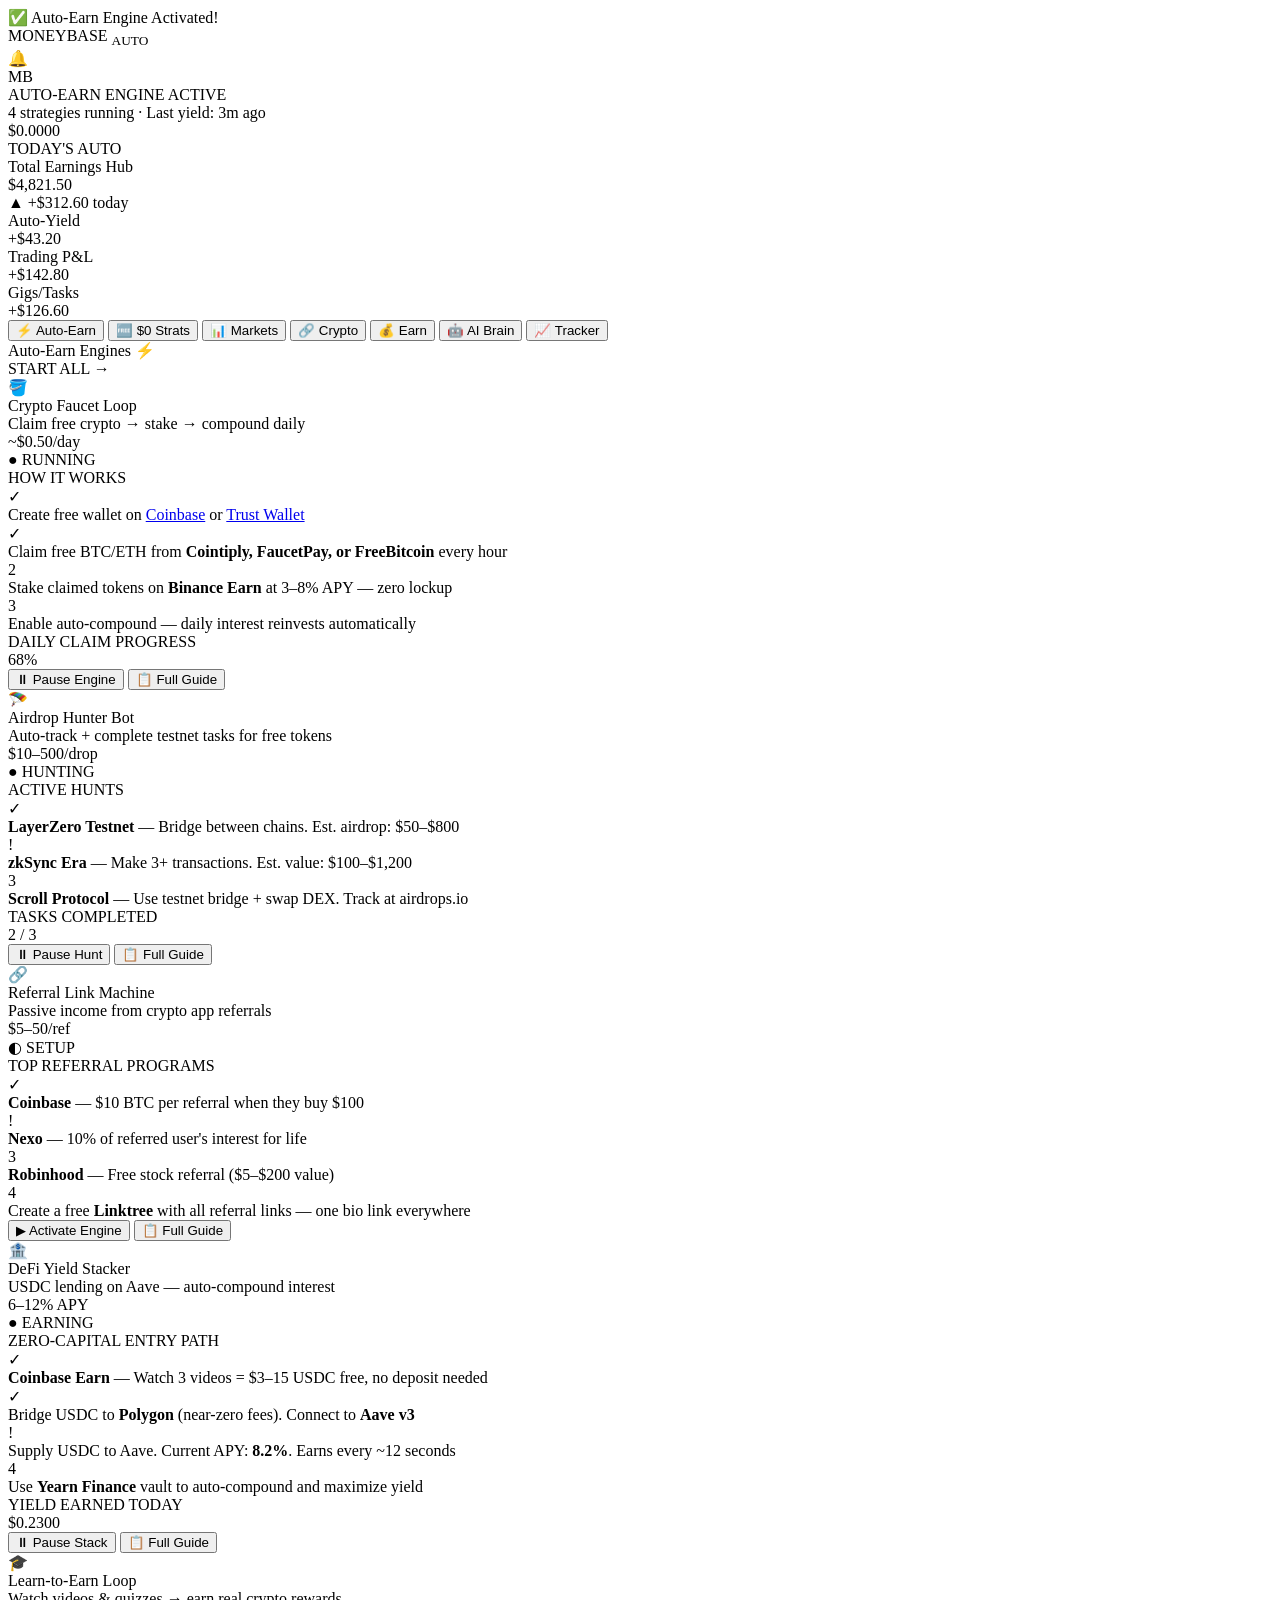
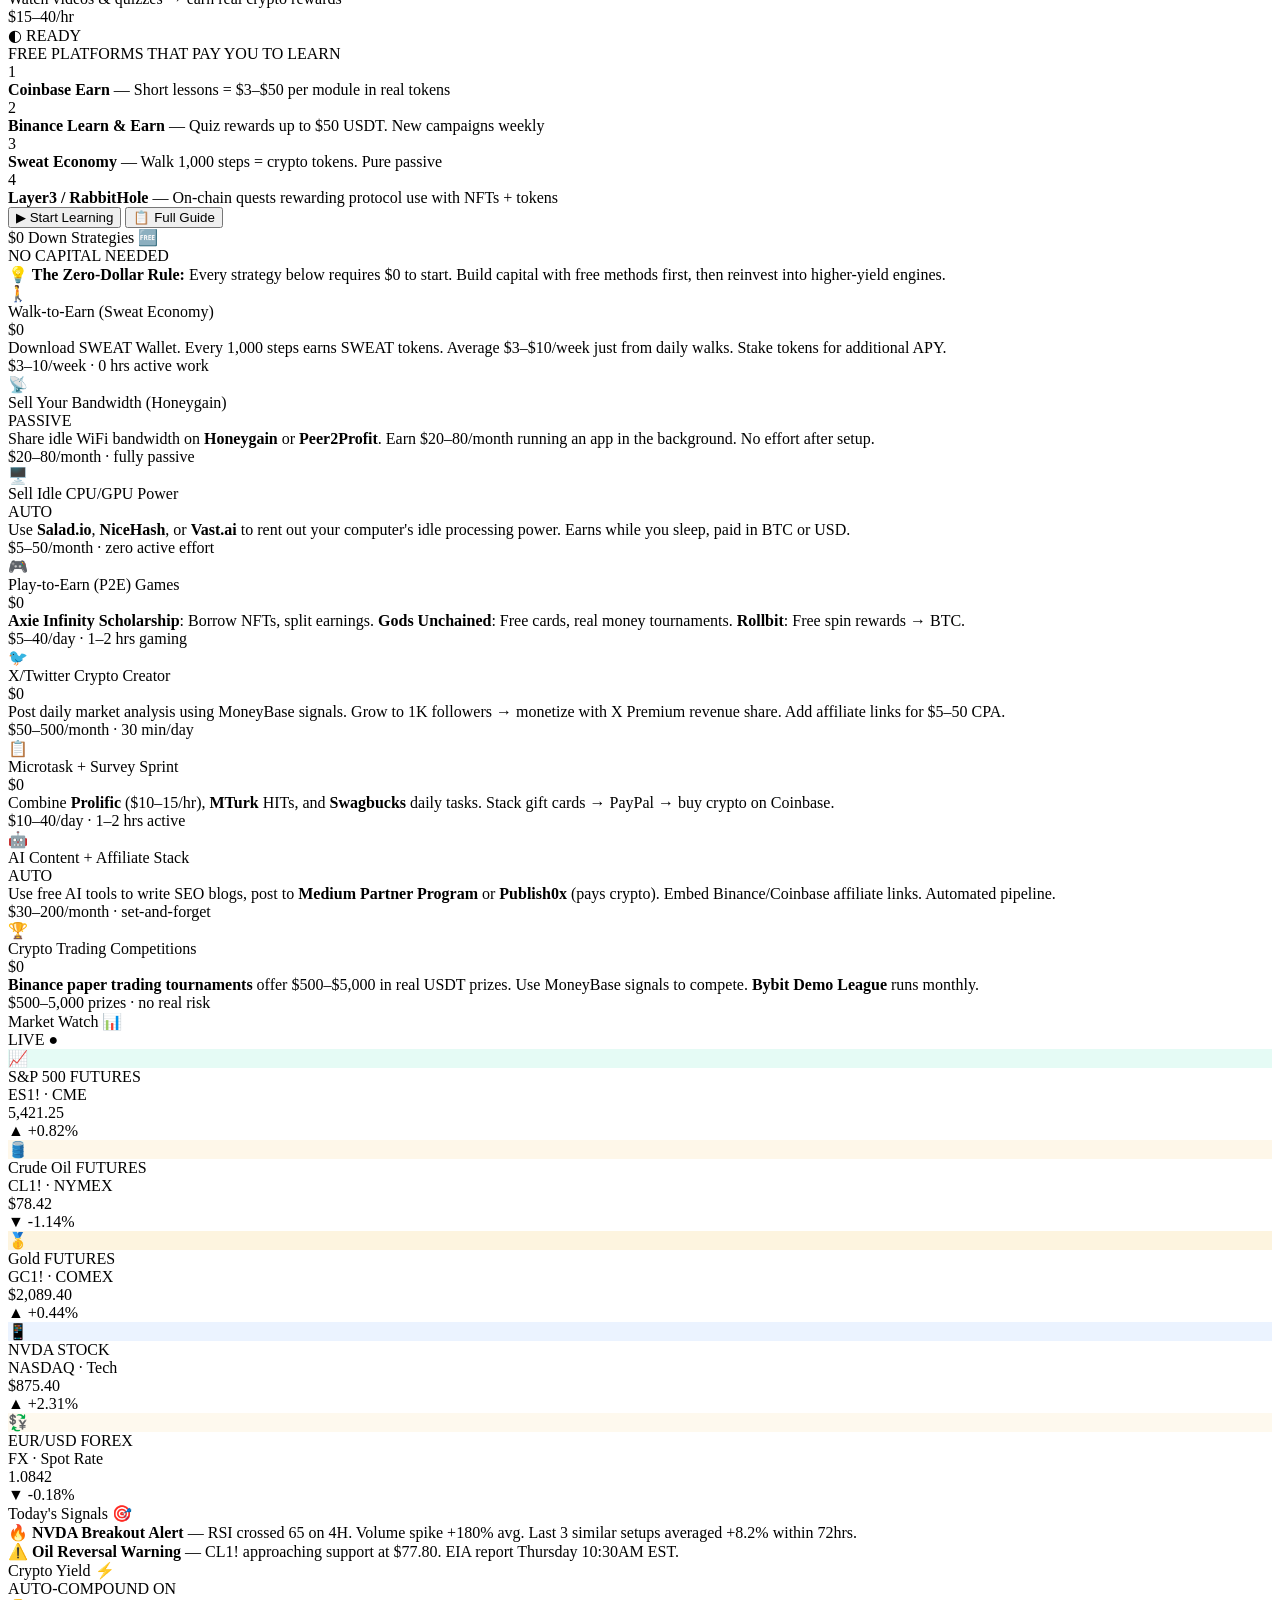
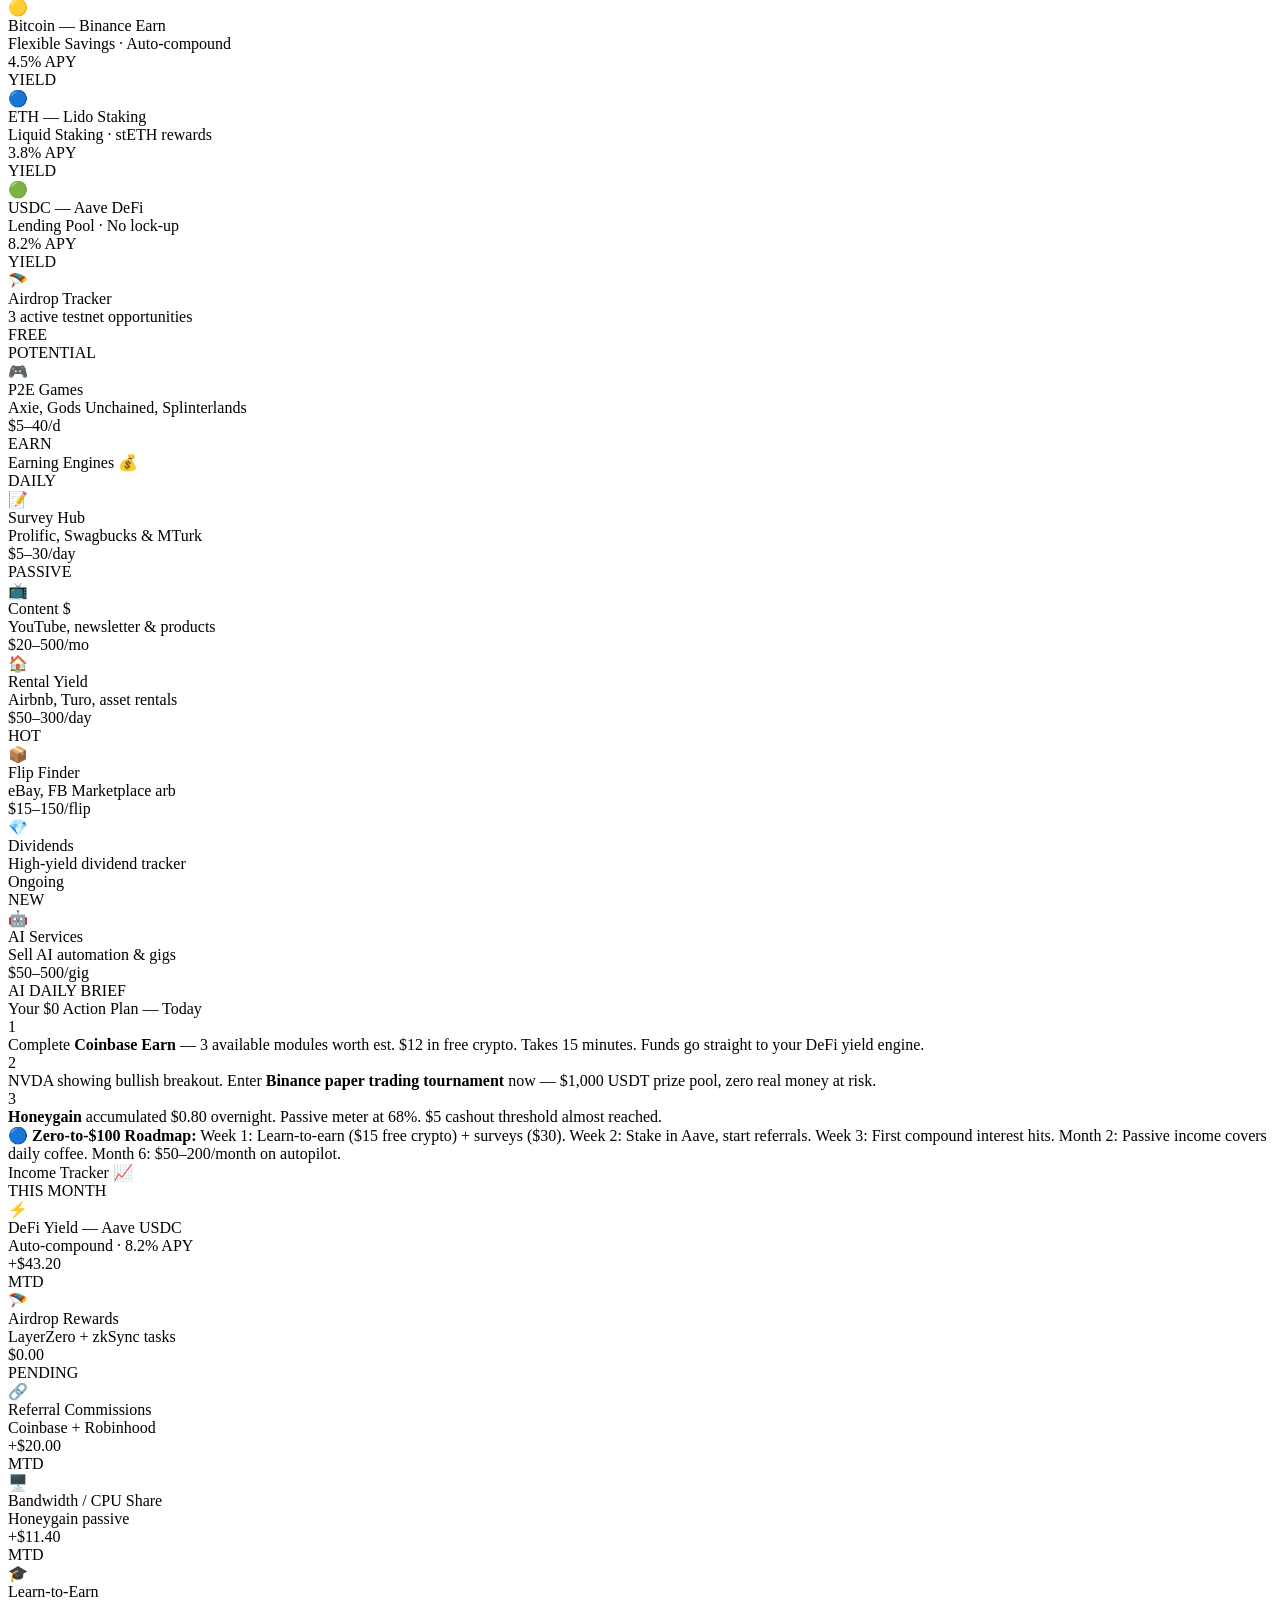
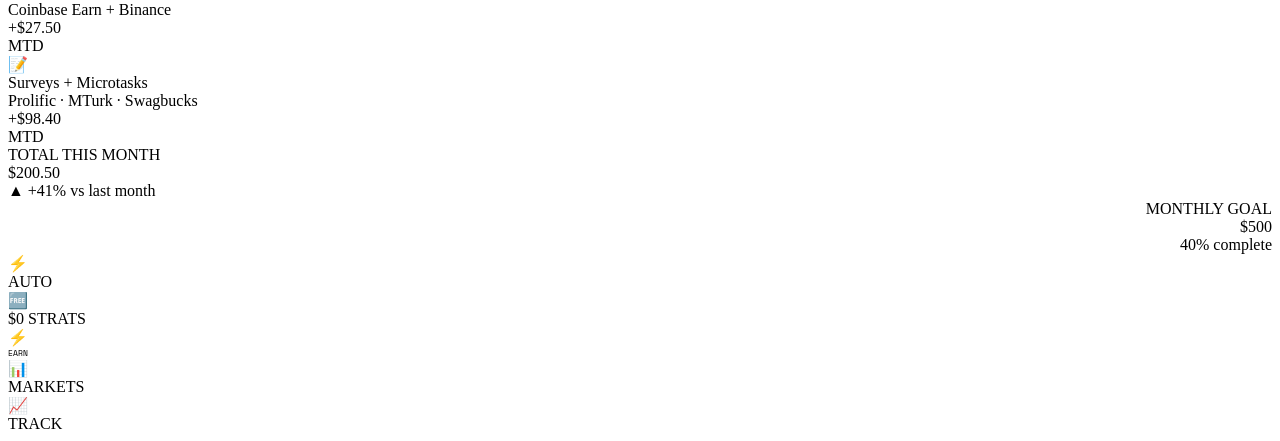
==== index.html @ 35d29153 "Update print statement from 'Hello' to 'Goodbye'" ====
<!DOCTYPE html>
<html lang="en">
<head>
<meta charset="UTF-8">
<meta name="viewport" content="width=device-width, initial-scale=1.0">
<title>MONEYBASE v2 — Auto-Earn Command Center</title>
<link href="https://fonts.googleapis.com/css2?family=Syne:wght@400;600;700;800&family=Space+Mono:wght@400;700&family=DM+Sans:wght@300;400;500&display=swap" rel="stylesheet">
<link rel="stylesheet" href="style.css">
</head>
<body>
<div class="toast" id="toast">✅ Auto-Earn Engine Activated!</div>

<div class="container">

  <div class="header">
    <div class="logo">MONEY<span>BASE</span> <sub>AUTO</sub></div>
    <div class="header-right">
      <div class="notif-btn">🔔<div class="notif-dot"></div></div>
      <div class="avatar">MB</div>
    </div>
  </div>

  <div class="auto-banner">
    <div class="pulse-dot"></div>
    <div class="banner-text">
      <div class="banner-title">AUTO-EARN ENGINE ACTIVE</div>
      <div class="banner-sub">4 strategies running · Last yield: 3m ago</div>
    </div>
    <div class="banner-earn">
      <div class="banner-amount" id="live-earn">$0.0000</div>
      <div class="banner-label">TODAY'S AUTO</div>
    </div>
  </div>

  <div class="portfolio-card">
    <div class="card-label">Total Earnings Hub</div>
    <div class="card-value" id="total-val">$4,821.50</div>
    <div class="card-change">▲ +$312.60 today</div>
    <div class="card-row">
      <div class="card-stat"><div class="stat-label">Auto-Yield</div><div class="stat-val up" id="auto-stat">+$43.20</div></div>
      <div class="card-stat"><div class="stat-label">Trading P&L</div><div class="stat-val up">+$142.80</div></div>
      <div class="card-stat"><div class="stat-label">Gigs/Tasks</div><div class="stat-val up">+$126.60</div></div>
    </div>
  </div>

  <div class="tab-nav">
    <button class="tab-btn active"  onclick="switchTab('autoearner')">⚡ Auto-Earn</button>
    <button class="tab-btn"         onclick="switchTab('zerodollars')">🆓 $0 Strats</button>
    <button class="tab-btn"         onclick="switchTab('markets')">📊 Markets</button>
    <button class="tab-btn"         onclick="switchTab('crypto')">🔗 Crypto</button>
    <button class="tab-btn"         onclick="switchTab('earn')">💰 Earn</button>
    <button class="tab-btn"         onclick="switchTab('ai')">🤖 AI Brain</button>
    <button class="tab-btn"         onclick="switchTab('tracker')">📈 Tracker</button>
  </div>

  <!-- AUTO EARN TAB -->
  <div id="tab-autoearner" class="tab-content active">
    <div class="section">
      <div class="section-header">
        <div class="section-title">Auto-Earn Engines ⚡</div>
        <div class="see-all" onclick="activateAll()">START ALL →</div>
      </div>

      <div class="engine-card running" id="eng1">
        <div class="engine-header" onclick="toggleEngine('eng1-body')">
          <div class="engine-icon">🪣</div>
          <div class="engine-info">
            <div class="engine-name">Crypto Faucet Loop</div>
            <div class="engine-desc">Claim free crypto → stake → compound daily</div>
          </div>
          <div class="engine-right">
            <div class="engine-apy">~$0.50/day</div>
            <div class="engine-status status-running">● RUNNING</div>
          </div>
        </div>
        <div class="engine-body open" id="eng1-body">
          <div class="steps-title">HOW IT WORKS</div>
          <div class="step-item"><div class="step-num step-done">✓</div><div class="step-text">Create free wallet on <a href="#">Coinbase</a> or <a href="#">Trust Wallet</a></div></div>
          <div class="step-item"><div class="step-num step-done">✓</div><div class="step-text">Claim free BTC/ETH from <strong>Cointiply, FaucetPay, or FreeBitcoin</strong> every hour</div></div>
          <div class="step-item"><div class="step-num step-active">2</div><div class="step-text">Stake claimed tokens on <strong>Binance Earn</strong> at 3–8% APY — zero lockup</div></div>
          <div class="step-item"><div class="step-num step-todo">3</div><div class="step-text">Enable auto-compound — daily interest reinvests automatically</div></div>
          <div class="earn-meter">
            <div class="meter-row"><div class="meter-label">DAILY CLAIM PROGRESS</div><div class="meter-val" id="faucet-pct">68%</div></div>
            <div class="meter-bar"><div class="meter-fill" id="faucet-bar" style="width:68%"></div></div>
          </div>
          <div class="engine-actions">
            <button class="btn-start active-btn" id="btn-eng1" onclick="toggleBot('eng1')">⏸ Pause Engine</button>
            <button class="btn-guide">📋 Full Guide</button>
          </div>
        </div>
      </div>

      <div class="engine-card running" id="eng2">
        <div class="engine-header" onclick="toggleEngine('eng2-body')">
          <div class="engine-icon">🪂</div>
          <div class="engine-info">
            <div class="engine-name">Airdrop Hunter Bot</div>
            <div class="engine-desc">Auto-track + complete testnet tasks for free tokens</div>
          </div>
          <div class="engine-right">
            <div class="engine-apy">$10–500/drop</div>
            <div class="engine-status status-running">● HUNTING</div>
          </div>
        </div>
        <div class="engine-body open" id="eng2-body">
          <div class="steps-title">ACTIVE HUNTS</div>
          <div class="step-item"><div class="step-num step-done">✓</div><div class="step-text"><strong>LayerZero Testnet</strong> — Bridge between chains. Est. airdrop: $50–$800</div></div>
          <div class="step-item"><div class="step-num step-active">!</div><div class="step-text"><strong>zkSync Era</strong> — Make 3+ transactions. Est. value: $100–$1,200</div></div>
          <div class="step-item"><div class="step-num step-todo">3</div><div class="step-text"><strong>Scroll Protocol</strong> — Use testnet bridge + swap DEX. Track at airdrops.io</div></div>
          <div class="earn-meter">
            <div class="meter-row"><div class="meter-label">TASKS COMPLETED</div><div class="meter-val">2 / 3</div></div>
            <div class="meter-bar"><div class="meter-fill" style="width:66%"></div></div>
          </div>
          <div class="engine-actions">
            <button class="btn-start active-btn" onclick="showToast('🪂 Airdrop scan running!')">⏸ Pause Hunt</button>
            <button class="btn-guide">📋 Full Guide</button>
          </div>
        </div>
      </div>

      <div class="engine-card pending" id="eng3">
        <div class="engine-header" onclick="toggleEngine('eng3-body')">
          <div class="engine-icon">🔗</div>
          <div class="engine-info">
            <div class="engine-name">Referral Link Machine</div>
            <div class="engine-desc">Passive income from crypto app referrals</div>
          </div>
          <div class="engine-right">
            <div class="engine-apy">$5–50/ref</div>
            <div class="engine-status status-setup">◐ SETUP</div>
          </div>
        </div>
        <div class="engine-body" id="eng3-body">
          <div class="steps-title">TOP REFERRAL PROGRAMS</div>
          <div class="step-item"><div class="step-num step-done">✓</div><div class="step-text"><strong>Coinbase</strong> — $10 BTC per referral when they buy $100</div></div>
          <div class="step-item"><div class="step-num step-active">!</div><div class="step-text"><strong>Nexo</strong> — 10% of referred user's interest for life</div></div>
          <div class="step-item"><div class="step-num step-todo">3</div><div class="step-text"><strong>Robinhood</strong> — Free stock referral ($5–$200 value)</div></div>
          <div class="step-item"><div class="step-num step-todo">4</div><div class="step-text">Create a free <strong>Linktree</strong> with all referral links — one bio link everywhere</div></div>
          <div class="engine-actions">
            <button class="btn-start" id="btn-eng3" onclick="activateEngine('eng3','btn-eng3')">▶ Activate Engine</button>
            <button class="btn-guide">📋 Full Guide</button>
          </div>
        </div>
      </div>

      <div class="engine-card running" id="eng4">
        <div class="engine-header" onclick="toggleEngine('eng4-body')">
          <div class="engine-icon">🏦</div>
          <div class="engine-info">
            <div class="engine-name">DeFi Yield Stacker</div>
            <div class="engine-desc">USDC lending on Aave — auto-compound interest</div>
          </div>
          <div class="engine-right">
            <div class="engine-apy">6–12% APY</div>
            <div class="engine-status status-running">● EARNING</div>
          </div>
        </div>
        <div class="engine-body open" id="eng4-body">
          <div class="steps-title">ZERO-CAPITAL ENTRY PATH</div>
          <div class="step-item"><div class="step-num step-done">✓</div><div class="step-text"><strong>Coinbase Earn</strong> — Watch 3 videos = $3–15 USDC free, no deposit needed</div></div>
          <div class="step-item"><div class="step-num step-done">✓</div><div class="step-text">Bridge USDC to <strong>Polygon</strong> (near-zero fees). Connect to <strong>Aave v3</strong></div></div>
          <div class="step-item"><div class="step-num step-active">!</div><div class="step-text">Supply USDC to Aave. Current APY: <strong>8.2%</strong>. Earns every ~12 seconds</div></div>
          <div class="step-item"><div class="step-num step-todo">4</div><div class="step-text">Use <strong>Yearn Finance</strong> vault to auto-compound and maximize yield</div></div>
          <div class="earn-meter">
            <div class="meter-row"><div class="meter-label">YIELD EARNED TODAY</div><div class="meter-val" id="defi-earn">$0.2300</div></div>
            <div class="meter-bar"><div class="meter-fill" id="defi-bar" style="width:23%"></div></div>
          </div>
          <div class="engine-actions">
            <button class="btn-start active-btn" onclick="showToast('💰 DeFi yield is compounding!')">⏸ Pause Stack</button>
            <button class="btn-guide">📋 Full Guide</button>
          </div>
        </div>
      </div>

      <div class="engine-card pending" id="eng5">
        <div class="engine-header" onclick="toggleEngine('eng5-body')">
          <div class="engine-icon">🎓</div>
          <div class="engine-info">
            <div class="engine-name">Learn-to-Earn Loop</div>
            <div class="engine-desc">Watch videos & quizzes → earn real crypto rewards</div>
          </div>
          <div class="engine-right">
            <div class="engine-apy">$15–40/hr</div>
            <div class="engine-status status-setup">◐ READY</div>
          </div>
        </div>
        <div class="engine-body" id="eng5-body">
          <div class="steps-title">FREE PLATFORMS THAT PAY YOU TO LEARN</div>
          <div class="step-item"><div class="step-num step-active">1</div><div class="step-text"><strong>Coinbase Earn</strong> — Short lessons = $3–$50 per module in real tokens</div></div>
          <div class="step-item"><div class="step-num step-todo">2</div><div class="step-text"><strong>Binance Learn & Earn</strong> — Quiz rewards up to $50 USDT. New campaigns weekly</div></div>
          <div class="step-item"><div class="step-num step-todo">3</div><div class="step-text"><strong>Sweat Economy</strong> — Walk 1,000 steps = crypto tokens. Pure passive</div></div>
          <div class="step-item"><div class="step-num step-todo">4</div><div class="step-text"><strong>Layer3 / RabbitHole</strong> — On-chain quests rewarding protocol use with NFTs + tokens</div></div>
          <div class="engine-actions">
            <button class="btn-start" id="btn-eng5" onclick="activateEngine('eng5','btn-eng5')">▶ Start Learning</button>
            <button class="btn-guide">📋 Full Guide</button>
          </div>
        </div>
      </div>
    </div>
  </div>

  <!-- $0 STRATEGIES TAB -->
  <div id="tab-zerodollars" class="tab-content">
    <div class="section">
      <div class="section-header">
        <div class="section-title">$0 Down Strategies 🆓</div>
        <div class="see-all">NO CAPITAL NEEDED</div>
      </div>
      <div class="tip-box"><strong>💡 The Zero-Dollar Rule:</strong> Every strategy below requires $0 to start. Build capital with free methods first, then reinvest into higher-yield engines.</div>

      <div class="strategy-card strat-green">
        <div class="strat-header"><div class="strat-icon">🚶</div><div class="strat-title">Walk-to-Earn (Sweat Economy)</div><div class="strat-badge badge-free">$0</div></div>
        <div class="strat-desc">Download SWEAT Wallet. Every 1,000 steps earns SWEAT tokens. Average $3–$10/week just from daily walks. Stake tokens for additional APY.</div>
        <div class="strat-earn">$3–10/week · <span class="strat-time">0 hrs active work</span></div>
      </div>

      <div class="strategy-card strat-blue">
        <div class="strat-header"><div class="strat-icon">📡</div><div class="strat-title">Sell Your Bandwidth (Honeygain)</div><div class="strat-badge badge-low">PASSIVE</div></div>
        <div class="strat-desc">Share idle WiFi bandwidth on <strong>Honeygain</strong> or <strong>Peer2Profit</strong>. Earn $20–80/month running an app in the background. No effort after setup.</div>
        <div class="strat-earn">$20–80/month · <span class="strat-time">fully passive</span></div>
      </div>

      <div class="strategy-card strat-gold">
        <div class="strat-header"><div class="strat-icon">🖥️</div><div class="strat-title">Sell Idle CPU/GPU Power</div><div class="strat-badge badge-auto">AUTO</div></div>
        <div class="strat-desc">Use <strong>Salad.io</strong>, <strong>NiceHash</strong>, or <strong>Vast.ai</strong> to rent out your computer's idle processing power. Earns while you sleep, paid in BTC or USD.</div>
        <div class="strat-earn">$5–50/month · <span class="strat-time">zero active effort</span></div>
      </div>

      <div class="strategy-card strat-purple">
        <div class="strat-header"><div class="strat-icon">🎮</div><div class="strat-title">Play-to-Earn (P2E) Games</div><div class="strat-badge badge-free">$0</div></div>
        <div class="strat-desc"><strong>Axie Infinity Scholarship</strong>: Borrow NFTs, split earnings. <strong>Gods Unchained</strong>: Free cards, real money tournaments. <strong>Rollbit</strong>: Free spin rewards → BTC.</div>
        <div class="strat-earn">$5–40/day · <span class="strat-time">1–2 hrs gaming</span></div>
      </div>

      <div class="strategy-card strat-orange">
        <div class="strat-header"><div class="strat-icon">🐦</div><div class="strat-title">X/Twitter Crypto Creator</div><div class="strat-badge badge-free">$0</div></div>
        <div class="strat-desc">Post daily market analysis using MoneyBase signals. Grow to 1K followers → monetize with X Premium revenue share. Add affiliate links for $5–50 CPA.</div>
        <div class="strat-earn">$50–500/month · <span class="strat-time">30 min/day</span></div>
      </div>

      <div class="strategy-card strat-green">
        <div class="strat-header"><div class="strat-icon">📋</div><div class="strat-title">Microtask + Survey Sprint</div><div class="strat-badge badge-free">$0</div></div>
        <div class="strat-desc">Combine <strong>Prolific</strong> ($10–15/hr), <strong>MTurk</strong> HITs, and <strong>Swagbucks</strong> daily tasks. Stack gift cards → PayPal → buy crypto on Coinbase.</div>
        <div class="strat-earn">$10–40/day · <span class="strat-time">1–2 hrs active</span></div>
      </div>

      <div class="strategy-card strat-blue">
        <div class="strat-header"><div class="strat-icon">🤖</div><div class="strat-title">AI Content + Affiliate Stack</div><div class="strat-badge badge-auto">AUTO</div></div>
        <div class="strat-desc">Use free AI tools to write SEO blogs, post to <strong>Medium Partner Program</strong> or <strong>Publish0x</strong> (pays crypto). Embed Binance/Coinbase affiliate links. Automated pipeline.</div>
        <div class="strat-earn">$30–200/month · <span class="strat-time">set-and-forget</span></div>
      </div>

      <div class="strategy-card strat-purple">
        <div class="strat-header"><div class="strat-icon">🏆</div><div class="strat-title">Crypto Trading Competitions</div><div class="strat-badge badge-free">$0</div></div>
        <div class="strat-desc"><strong>Binance paper trading tournaments</strong> offer $500–$5,000 in real USDT prizes. Use MoneyBase signals to compete. <strong>Bybit Demo League</strong> runs monthly.</div>
        <div class="strat-earn">$500–5,000 prizes · <span class="strat-time">no real risk</span></div>
      </div>
    </div>
  </div>

  <!-- MARKETS TAB -->
  <div id="tab-markets" class="tab-content">
    <div class="section">
      <div class="section-header"><div class="section-title">Market Watch 📊</div><div class="see-all">LIVE ●</div></div>
      <div class="market-row"><div class="market-left"><div class="market-icon" style="background:rgba(6,214,160,0.1)">📈</div><div><div class="market-name">S&P 500 <span class="futures-tag tag-futures">FUTURES</span></div><div class="market-sub">ES1! · CME</div></div></div><div class="market-right"><div class="market-price">5,421.25</div><div class="market-change up">▲ +0.82%</div></div></div>
      <div class="market-row"><div class="market-left"><div class="market-icon" style="background:rgba(240,180,41,0.1)">🛢️</div><div><div class="market-name">Crude Oil <span class="futures-tag tag-futures">FUTURES</span></div><div class="market-sub">CL1! · NYMEX</div></div></div><div class="market-right"><div class="market-price">$78.42</div><div class="market-change down">▼ -1.14%</div></div></div>
      <div class="market-row"><div class="market-left"><div class="market-icon" style="background:rgba(240,180,41,0.15)">🥇</div><div><div class="market-name">Gold <span class="futures-tag tag-futures">FUTURES</span></div><div class="market-sub">GC1! · COMEX</div></div></div><div class="market-right"><div class="market-price">$2,089.40</div><div class="market-change up">▲ +0.44%</div></div></div>
      <div class="market-row"><div class="market-left"><div class="market-icon" style="background:rgba(58,134,255,0.1)">📱</div><div><div class="market-name">NVDA <span class="futures-tag tag-stock">STOCK</span></div><div class="market-sub">NASDAQ · Tech</div></div></div><div class="market-right"><div class="market-price">$875.40</div><div class="market-change up">▲ +2.31%</div></div></div>
      <div class="market-row"><div class="market-left"><div class="market-icon" style="background:rgba(240,180,41,0.08)">💱</div><div><div class="market-name">EUR/USD <span class="futures-tag tag-forex">FOREX</span></div><div class="market-sub">FX · Spot Rate</div></div></div><div class="market-right"><div class="market-price">1.0842</div><div class="market-change down">▼ -0.18%</div></div></div>
    </div>
    <div class="section">
      <div class="section-header"><div class="section-title">Today's Signals 🎯</div></div>
      <div class="tip-box"><strong>🔥 NVDA Breakout Alert</strong> — RSI crossed 65 on 4H. Volume spike +180% avg. Last 3 similar setups averaged +8.2% within 72hrs.</div>
      <div class="tip-box"><strong>⚠️ Oil Reversal Warning</strong> — CL1! approaching support at $77.80. EIA report Thursday 10:30AM EST.</div>
    </div>
  </div>

  <!-- CRYPTO TAB -->
  <div id="tab-crypto" class="tab-content">
    <div class="section">
      <div class="section-header"><div class="section-title">Crypto Yield ⚡</div><div class="see-all">AUTO-COMPOUND ON</div></div>
      <div class="crypto-row"><div class="crypto-icon">🟡</div><div class="crypto-info"><div class="crypto-name">Bitcoin — Binance Earn</div><div class="crypto-type">Flexible Savings · Auto-compound</div></div><div><div class="crypto-apy">4.5% APY</div><div class="apy-label">YIELD</div></div></div>
      <div class="crypto-row"><div class="crypto-icon">🔵</div><div class="crypto-info"><div class="crypto-name">ETH — Lido Staking</div><div class="crypto-type">Liquid Staking · stETH rewards</div></div><div><div class="crypto-apy">3.8% APY</div><div class="apy-label">YIELD</div></div></div>
      <div class="crypto-row"><div class="crypto-icon">🟢</div><div class="crypto-info"><div class="crypto-name">USDC — Aave DeFi</div><div class="crypto-type">Lending Pool · No lock-up</div></div><div><div class="crypto-apy">8.2% APY</div><div class="apy-label">YIELD</div></div></div>
      <div class="crypto-row"><div class="crypto-icon">🪂</div><div class="crypto-info"><div class="crypto-name">Airdrop Tracker</div><div class="crypto-type">3 active testnet opportunities</div></div><div><div class="crypto-apy">FREE</div><div class="apy-label">POTENTIAL</div></div></div>
      <div class="crypto-row"><div class="crypto-icon">🎮</div><div class="crypto-info"><div class="crypto-name">P2E Games</div><div class="crypto-type">Axie, Gods Unchained, Splinterlands</div></div><div><div class="crypto-apy">$5–40/d</div><div class="apy-label">EARN</div></div></div>
    </div>
  </div>

  <!-- EARN TAB -->
  <div id="tab-earn" class="tab-content">
    <div class="section">
      <div class="section-header"><div class="section-title">Earning Engines 💰</div></div>
      <div class="earn-grid">
        <div class="earn-card"><div class="earn-badge">DAILY</div><div class="earn-card-icon">📝</div><div class="earn-card-title">Survey Hub</div><div class="earn-card-desc">Prolific, Swagbucks & MTurk</div><div class="earn-potential">$5–30/day</div></div>
        <div class="earn-card"><div class="earn-badge">PASSIVE</div><div class="earn-card-icon">📺</div><div class="earn-card-title">Content $</div><div class="earn-card-desc">YouTube, newsletter & products</div><div class="earn-potential">$20–500/mo</div></div>
        <div class="earn-card"><div class="earn-card-icon">🏠</div><div class="earn-card-title">Rental Yield</div><div class="earn-card-desc">Airbnb, Turo, asset rentals</div><div class="earn-potential">$50–300/day</div></div>
        <div class="earn-card"><div class="earn-badge">HOT</div><div class="earn-card-icon">📦</div><div class="earn-card-title">Flip Finder</div><div class="earn-card-desc">eBay, FB Marketplace arb</div><div class="earn-potential">$15–150/flip</div></div>
        <div class="earn-card"><div class="earn-card-icon">💎</div><div class="earn-card-title">Dividends</div><div class="earn-card-desc">High-yield dividend tracker</div><div class="earn-potential">Ongoing</div></div>
        <div class="earn-card"><div class="earn-badge">NEW</div><div class="earn-card-icon">🤖</div><div class="earn-card-title">AI Services</div><div class="earn-card-desc">Sell AI automation & gigs</div><div class="earn-potential">$50–500/gig</div></div>
      </div>
    </div>
  </div>

  <!-- AI BRAIN TAB -->
  <div id="tab-ai" class="tab-content">
    <div class="section">
      <div class="ai-brief">
        <div class="ai-label">AI DAILY BRIEF</div>
        <div class="ai-title">Your $0 Action Plan — Today</div>
        <div class="ai-item"><div class="ai-num">1</div><div>Complete <strong>Coinbase Earn</strong> — 3 available modules worth est. $12 in free crypto. Takes 15 minutes. Funds go straight to your DeFi yield engine.</div></div>
        <div class="ai-item"><div class="ai-num">2</div><div>NVDA showing bullish breakout. Enter <strong>Binance paper trading tournament</strong> now — $1,000 USDT prize pool, zero real money at risk.</div></div>
        <div class="ai-item"><div class="ai-num">3</div><div><strong>Honeygain</strong> accumulated $0.80 overnight. Passive meter at 68%. $5 cashout threshold almost reached.</div></div>
      </div>
      <div class="tip-box"><strong>🔵 Zero-to-$100 Roadmap:</strong> Week 1: Learn-to-earn ($15 free crypto) + surveys ($30). Week 2: Stake in Aave, start referrals. Week 3: First compound interest hits. Month 2: Passive income covers daily coffee. Month 6: $50–200/month on autopilot.</div>
    </div>
  </div>

  <!-- TRACKER TAB -->
  <div id="tab-tracker" class="tab-content">
    <div class="section">
      <div class="section-header"><div class="section-title">Income Tracker 📈</div><div class="see-all">THIS MONTH</div></div>
      <div class="income-row"><div class="income-icon">⚡</div><div style="flex:1"><div class="income-source">DeFi Yield — Aave USDC</div><div class="income-sub">Auto-compound · 8.2% APY</div><div class="progress-mini"><div class="progress-mini-fill" style="width:82%"></div></div></div><div><div class="income-amount up">+$43.20</div><div class="income-period">MTD</div></div></div>
      <div class="income-row"><div class="income-icon">🪂</div><div style="flex:1"><div class="income-source">Airdrop Rewards</div><div class="income-sub">LayerZero + zkSync tasks</div><div class="progress-mini"><div class="progress-mini-fill" style="width:10%"></div></div></div><div><div class="income-amount" style="color:var(--muted)">$0.00</div><div class="income-period">PENDING</div></div></div>
      <div class="income-row"><div class="income-icon">🔗</div><div style="flex:1"><div class="income-source">Referral Commissions</div><div class="income-sub">Coinbase + Robinhood</div><div class="progress-mini"><div class="progress-mini-fill" style="width:30%"></div></div></div><div><div class="income-amount up">+$20.00</div><div class="income-period">MTD</div></div></div>
      <div class="income-row"><div class="income-icon">🖥️</div><div style="flex:1"><div class="income-source">Bandwidth / CPU Share</div><div class="income-sub">Honeygain passive</div><div class="progress-mini"><div class="progress-mini-fill" style="width:55%"></div></div></div><div><div class="income-amount up">+$11.40</div><div class="income-period">MTD</div></div></div>
      <div class="income-row"><div class="income-icon">🎓</div><div style="flex:1"><div class="income-source">Learn-to-Earn</div><div class="income-sub">Coinbase Earn + Binance</div><div class="progress-mini"><div class="progress-mini-fill" style="width:90%"></div></div></div><div><div class="income-amount up">+$27.50</div><div class="income-period">MTD</div></div></div>
      <div class="income-row"><div class="income-icon">📝</div><div style="flex:1"><div class="income-source">Surveys + Microtasks</div><div class="income-sub">Prolific · MTurk · Swagbucks</div><div class="progress-mini"><div class="progress-mini-fill" style="width:70%"></div></div></div><div><div class="income-amount up">+$98.40</div><div class="income-period">MTD</div></div></div>
      <div class="goal-summary">
        <div><div class="goal-label">TOTAL THIS MONTH</div><div class="goal-total">$200.50</div><div class="goal-growth">▲ +41% vs last month</div></div>
        <div style="text-align:right"><div class="goal-label">MONTHLY GOAL</div><div class="goal-target">$500</div><div class="goal-pct">40% complete</div></div>
      </div>
    </div>
  </div>

</div>

<div class="bottom-nav">
  <div class="nav-item active" onclick="switchNav(this,'autoearner')"><div class="nav-icon">⚡</div><div class="nav-label">AUTO</div></div>
  <div class="nav-item" onclick="switchNav(this,'zerodollars')"><div class="nav-icon">🆓</div><div class="nav-label">$0 STRATS</div></div>
  <div class="nav-center-btn" onclick="activateAll()"><div class="nav-center-icon">⚡</div><div class="nav-label" style="font-size:8px;font-family:'Space Mono',monospace;color:var(--green)">EARN</div></div>
  <div class="nav-item" onclick="switchNav(this,'markets')"><div class="nav-icon">📊</div><div class="nav-label">MARKETS</div></div>
  <div class="nav-item" onclick="switchNav(this,'tracker')"><div class="nav-icon">📈</div><div class="nav-label">TRACK</div></div>
</div>

<script src="app.js"></script>
</body>
</html>
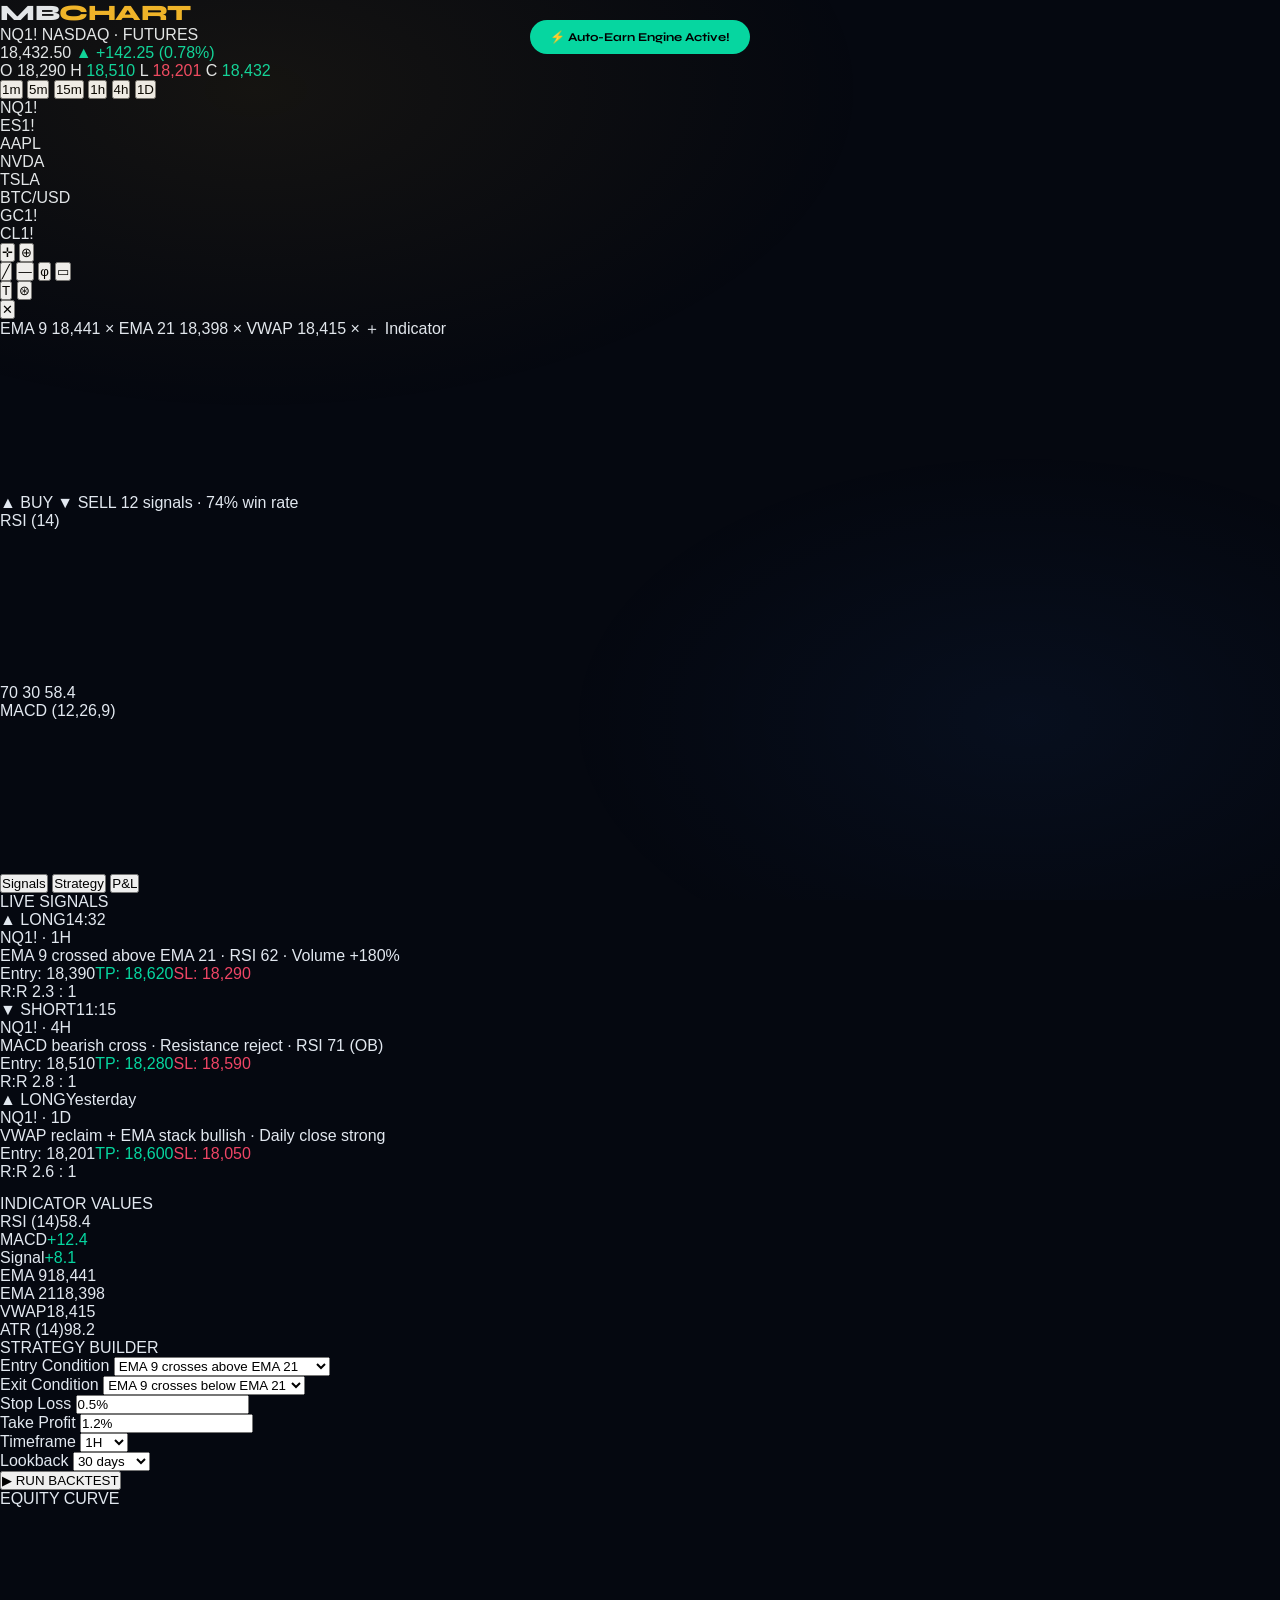
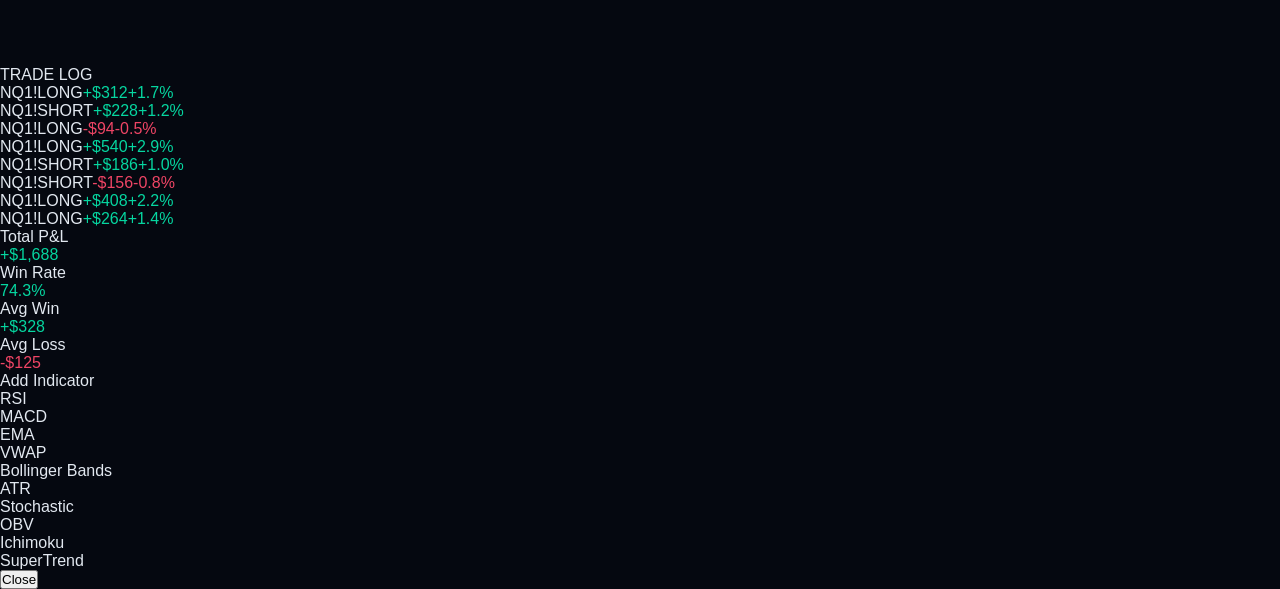
==== commit 7a58bb74: "Update index" ====
--- a/index.html
+++ b/index.html
@@ -3,345 +3,275 @@
 <head>
 <meta charset="UTF-8">
 <meta name="viewport" content="width=device-width, initial-scale=1.0">
-<title>MONEYBASE v2 — Auto-Earn Command Center</title>
-<link href="https://fonts.googleapis.com/css2?family=Syne:wght@400;600;700;800&family=Space+Mono:wght@400;700&family=DM+Sans:wght@300;400;500&display=swap" rel="stylesheet">
+<title>MONEYBASE — Chart Terminal</title>
+<link href="https://fonts.googleapis.com/css2?family=Syne:wght@700;800&family=Space+Mono:wght@400;700&display=swap" rel="stylesheet">
 <link rel="stylesheet" href="style.css">
 </head>
 <body>
-<div class="toast" id="toast">✅ Auto-Earn Engine Activated!</div>
-
-<div class="container">
-
-  <div class="header">
-    <div class="logo">MONEY<span>BASE</span> <sub>AUTO</sub></div>
-    <div class="header-right">
-      <div class="notif-btn">🔔<div class="notif-dot"></div></div>
-      <div class="avatar">MB</div>
-    </div>
-  </div>
-
-  <div class="auto-banner">
-    <div class="pulse-dot"></div>
-    <div class="banner-text">
-      <div class="banner-title">AUTO-EARN ENGINE ACTIVE</div>
-      <div class="banner-sub">4 strategies running · Last yield: 3m ago</div>
-    </div>
-    <div class="banner-earn">
-      <div class="banner-amount" id="live-earn">$0.0000</div>
-      <div class="banner-label">TODAY'S AUTO</div>
-    </div>
-  </div>
-
-  <div class="portfolio-card">
-    <div class="card-label">Total Earnings Hub</div>
-    <div class="card-value" id="total-val">$4,821.50</div>
-    <div class="card-change">▲ +$312.60 today</div>
-    <div class="card-row">
-      <div class="card-stat"><div class="stat-label">Auto-Yield</div><div class="stat-val up" id="auto-stat">+$43.20</div></div>
-      <div class="card-stat"><div class="stat-label">Trading P&L</div><div class="stat-val up">+$142.80</div></div>
-      <div class="card-stat"><div class="stat-label">Gigs/Tasks</div><div class="stat-val up">+$126.60</div></div>
-    </div>
-  </div>
-
-  <div class="tab-nav">
-    <button class="tab-btn active"  onclick="switchTab('autoearner')">⚡ Auto-Earn</button>
-    <button class="tab-btn"         onclick="switchTab('zerodollars')">🆓 $0 Strats</button>
-    <button class="tab-btn"         onclick="switchTab('markets')">📊 Markets</button>
-    <button class="tab-btn"         onclick="switchTab('crypto')">🔗 Crypto</button>
-    <button class="tab-btn"         onclick="switchTab('earn')">💰 Earn</button>
-    <button class="tab-btn"         onclick="switchTab('ai')">🤖 AI Brain</button>
-    <button class="tab-btn"         onclick="switchTab('tracker')">📈 Tracker</button>
-  </div>
-
-  <!-- AUTO EARN TAB -->
-  <div id="tab-autoearner" class="tab-content active">
-    <div class="section">
-      <div class="section-header">
-        <div class="section-title">Auto-Earn Engines ⚡</div>
-        <div class="see-all" onclick="activateAll()">START ALL →</div>
-      </div>
-
-      <div class="engine-card running" id="eng1">
-        <div class="engine-header" onclick="toggleEngine('eng1-body')">
-          <div class="engine-icon">🪣</div>
-          <div class="engine-info">
-            <div class="engine-name">Crypto Faucet Loop</div>
-            <div class="engine-desc">Claim free crypto → stake → compound daily</div>
-          </div>
-          <div class="engine-right">
-            <div class="engine-apy">~$0.50/day</div>
-            <div class="engine-status status-running">● RUNNING</div>
-          </div>
-        </div>
-        <div class="engine-body open" id="eng1-body">
-          <div class="steps-title">HOW IT WORKS</div>
-          <div class="step-item"><div class="step-num step-done">✓</div><div class="step-text">Create free wallet on <a href="#">Coinbase</a> or <a href="#">Trust Wallet</a></div></div>
-          <div class="step-item"><div class="step-num step-done">✓</div><div class="step-text">Claim free BTC/ETH from <strong>Cointiply, FaucetPay, or FreeBitcoin</strong> every hour</div></div>
-          <div class="step-item"><div class="step-num step-active">2</div><div class="step-text">Stake claimed tokens on <strong>Binance Earn</strong> at 3–8% APY — zero lockup</div></div>
-          <div class="step-item"><div class="step-num step-todo">3</div><div class="step-text">Enable auto-compound — daily interest reinvests automatically</div></div>
-          <div class="earn-meter">
-            <div class="meter-row"><div class="meter-label">DAILY CLAIM PROGRESS</div><div class="meter-val" id="faucet-pct">68%</div></div>
-            <div class="meter-bar"><div class="meter-fill" id="faucet-bar" style="width:68%"></div></div>
-          </div>
-          <div class="engine-actions">
-            <button class="btn-start active-btn" id="btn-eng1" onclick="toggleBot('eng1')">⏸ Pause Engine</button>
-            <button class="btn-guide">📋 Full Guide</button>
-          </div>
-        </div>
-      </div>
-
-      <div class="engine-card running" id="eng2">
-        <div class="engine-header" onclick="toggleEngine('eng2-body')">
-          <div class="engine-icon">🪂</div>
-          <div class="engine-info">
-            <div class="engine-name">Airdrop Hunter Bot</div>
-            <div class="engine-desc">Auto-track + complete testnet tasks for free tokens</div>
-          </div>
-          <div class="engine-right">
-            <div class="engine-apy">$10–500/drop</div>
-            <div class="engine-status status-running">● HUNTING</div>
-          </div>
-        </div>
-        <div class="engine-body open" id="eng2-body">
-          <div class="steps-title">ACTIVE HUNTS</div>
-          <div class="step-item"><div class="step-num step-done">✓</div><div class="step-text"><strong>LayerZero Testnet</strong> — Bridge between chains. Est. airdrop: $50–$800</div></div>
-          <div class="step-item"><div class="step-num step-active">!</div><div class="step-text"><strong>zkSync Era</strong> — Make 3+ transactions. Est. value: $100–$1,200</div></div>
-          <div class="step-item"><div class="step-num step-todo">3</div><div class="step-text"><strong>Scroll Protocol</strong> — Use testnet bridge + swap DEX. Track at airdrops.io</div></div>
-          <div class="earn-meter">
-            <div class="meter-row"><div class="meter-label">TASKS COMPLETED</div><div class="meter-val">2 / 3</div></div>
-            <div class="meter-bar"><div class="meter-fill" style="width:66%"></div></div>
-          </div>
-          <div class="engine-actions">
-            <button class="btn-start active-btn" onclick="showToast('🪂 Airdrop scan running!')">⏸ Pause Hunt</button>
-            <button class="btn-guide">📋 Full Guide</button>
-          </div>
-        </div>
-      </div>
-
-      <div class="engine-card pending" id="eng3">
-        <div class="engine-header" onclick="toggleEngine('eng3-body')">
-          <div class="engine-icon">🔗</div>
-          <div class="engine-info">
-            <div class="engine-name">Referral Link Machine</div>
-            <div class="engine-desc">Passive income from crypto app referrals</div>
-          </div>
-          <div class="engine-right">
-            <div class="engine-apy">$5–50/ref</div>
-            <div class="engine-status status-setup">◐ SETUP</div>
-          </div>
-        </div>
-        <div class="engine-body" id="eng3-body">
-          <div class="steps-title">TOP REFERRAL PROGRAMS</div>
-          <div class="step-item"><div class="step-num step-done">✓</div><div class="step-text"><strong>Coinbase</strong> — $10 BTC per referral when they buy $100</div></div>
-          <div class="step-item"><div class="step-num step-active">!</div><div class="step-text"><strong>Nexo</strong> — 10% of referred user's interest for life</div></div>
-          <div class="step-item"><div class="step-num step-todo">3</div><div class="step-text"><strong>Robinhood</strong> — Free stock referral ($5–$200 value)</div></div>
-          <div class="step-item"><div class="step-num step-todo">4</div><div class="step-text">Create a free <strong>Linktree</strong> with all referral links — one bio link everywhere</div></div>
-          <div class="engine-actions">
-            <button class="btn-start" id="btn-eng3" onclick="activateEngine('eng3','btn-eng3')">▶ Activate Engine</button>
-            <button class="btn-guide">📋 Full Guide</button>
-          </div>
-        </div>
-      </div>
-
-      <div class="engine-card running" id="eng4">
-        <div class="engine-header" onclick="toggleEngine('eng4-body')">
-          <div class="engine-icon">🏦</div>
-          <div class="engine-info">
-            <div class="engine-name">DeFi Yield Stacker</div>
-            <div class="engine-desc">USDC lending on Aave — auto-compound interest</div>
-          </div>
-          <div class="engine-right">
-            <div class="engine-apy">6–12% APY</div>
-            <div class="engine-status status-running">● EARNING</div>
-          </div>
-        </div>
-        <div class="engine-body open" id="eng4-body">
-          <div class="steps-title">ZERO-CAPITAL ENTRY PATH</div>
-          <div class="step-item"><div class="step-num step-done">✓</div><div class="step-text"><strong>Coinbase Earn</strong> — Watch 3 videos = $3–15 USDC free, no deposit needed</div></div>
-          <div class="step-item"><div class="step-num step-done">✓</div><div class="step-text">Bridge USDC to <strong>Polygon</strong> (near-zero fees). Connect to <strong>Aave v3</strong></div></div>
-          <div class="step-item"><div class="step-num step-active">!</div><div class="step-text">Supply USDC to Aave. Current APY: <strong>8.2%</strong>. Earns every ~12 seconds</div></div>
-          <div class="step-item"><div class="step-num step-todo">4</div><div class="step-text">Use <strong>Yearn Finance</strong> vault to auto-compound and maximize yield</div></div>
-          <div class="earn-meter">
-            <div class="meter-row"><div class="meter-label">YIELD EARNED TODAY</div><div class="meter-val" id="defi-earn">$0.2300</div></div>
-            <div class="meter-bar"><div class="meter-fill" id="defi-bar" style="width:23%"></div></div>
-          </div>
-          <div class="engine-actions">
-            <button class="btn-start active-btn" onclick="showToast('💰 DeFi yield is compounding!')">⏸ Pause Stack</button>
-            <button class="btn-guide">📋 Full Guide</button>
-          </div>
-        </div>
-      </div>
-
-      <div class="engine-card pending" id="eng5">
-        <div class="engine-header" onclick="toggleEngine('eng5-body')">
-          <div class="engine-icon">🎓</div>
-          <div class="engine-info">
-            <div class="engine-name">Learn-to-Earn Loop</div>
-            <div class="engine-desc">Watch videos & quizzes → earn real crypto rewards</div>
-          </div>
-          <div class="engine-right">
-            <div class="engine-apy">$15–40/hr</div>
-            <div class="engine-status status-setup">◐ READY</div>
-          </div>
-        </div>
-        <div class="engine-body" id="eng5-body">
-          <div class="steps-title">FREE PLATFORMS THAT PAY YOU TO LEARN</div>
-          <div class="step-item"><div class="step-num step-active">1</div><div class="step-text"><strong>Coinbase Earn</strong> — Short lessons = $3–$50 per module in real tokens</div></div>
-          <div class="step-item"><div class="step-num step-todo">2</div><div class="step-text"><strong>Binance Learn & Earn</strong> — Quiz rewards up to $50 USDT. New campaigns weekly</div></div>
-          <div class="step-item"><div class="step-num step-todo">3</div><div class="step-text"><strong>Sweat Economy</strong> — Walk 1,000 steps = crypto tokens. Pure passive</div></div>
-          <div class="step-item"><div class="step-num step-todo">4</div><div class="step-text"><strong>Layer3 / RabbitHole</strong> — On-chain quests rewarding protocol use with NFTs + tokens</div></div>
-          <div class="engine-actions">
-            <button class="btn-start" id="btn-eng5" onclick="activateEngine('eng5','btn-eng5')">▶ Start Learning</button>
-            <button class="btn-guide">📋 Full Guide</button>
-          </div>
-        </div>
-      </div>
-    </div>
-  </div>
-
-  <!-- $0 STRATEGIES TAB -->
-  <div id="tab-zerodollars" class="tab-content">
-    <div class="section">
-      <div class="section-header">
-        <div class="section-title">$0 Down Strategies 🆓</div>
-        <div class="see-all">NO CAPITAL NEEDED</div>
-      </div>
-      <div class="tip-box"><strong>💡 The Zero-Dollar Rule:</strong> Every strategy below requires $0 to start. Build capital with free methods first, then reinvest into higher-yield engines.</div>
-
-      <div class="strategy-card strat-green">
-        <div class="strat-header"><div class="strat-icon">🚶</div><div class="strat-title">Walk-to-Earn (Sweat Economy)</div><div class="strat-badge badge-free">$0</div></div>
-        <div class="strat-desc">Download SWEAT Wallet. Every 1,000 steps earns SWEAT tokens. Average $3–$10/week just from daily walks. Stake tokens for additional APY.</div>
-        <div class="strat-earn">$3–10/week · <span class="strat-time">0 hrs active work</span></div>
-      </div>
-
-      <div class="strategy-card strat-blue">
-        <div class="strat-header"><div class="strat-icon">📡</div><div class="strat-title">Sell Your Bandwidth (Honeygain)</div><div class="strat-badge badge-low">PASSIVE</div></div>
-        <div class="strat-desc">Share idle WiFi bandwidth on <strong>Honeygain</strong> or <strong>Peer2Profit</strong>. Earn $20–80/month running an app in the background. No effort after setup.</div>
-        <div class="strat-earn">$20–80/month · <span class="strat-time">fully passive</span></div>
-      </div>
-
-      <div class="strategy-card strat-gold">
-        <div class="strat-header"><div class="strat-icon">🖥️</div><div class="strat-title">Sell Idle CPU/GPU Power</div><div class="strat-badge badge-auto">AUTO</div></div>
-        <div class="strat-desc">Use <strong>Salad.io</strong>, <strong>NiceHash</strong>, or <strong>Vast.ai</strong> to rent out your computer's idle processing power. Earns while you sleep, paid in BTC or USD.</div>
-        <div class="strat-earn">$5–50/month · <span class="strat-time">zero active effort</span></div>
-      </div>
-
-      <div class="strategy-card strat-purple">
-        <div class="strat-header"><div class="strat-icon">🎮</div><div class="strat-title">Play-to-Earn (P2E) Games</div><div class="strat-badge badge-free">$0</div></div>
-        <div class="strat-desc"><strong>Axie Infinity Scholarship</strong>: Borrow NFTs, split earnings. <strong>Gods Unchained</strong>: Free cards, real money tournaments. <strong>Rollbit</strong>: Free spin rewards → BTC.</div>
-        <div class="strat-earn">$5–40/day · <span class="strat-time">1–2 hrs gaming</span></div>
-      </div>
-
-      <div class="strategy-card strat-orange">
-        <div class="strat-header"><div class="strat-icon">🐦</div><div class="strat-title">X/Twitter Crypto Creator</div><div class="strat-badge badge-free">$0</div></div>
-        <div class="strat-desc">Post daily market analysis using MoneyBase signals. Grow to 1K followers → monetize with X Premium revenue share. Add affiliate links for $5–50 CPA.</div>
-        <div class="strat-earn">$50–500/month · <span class="strat-time">30 min/day</span></div>
-      </div>
-
-      <div class="strategy-card strat-green">
-        <div class="strat-header"><div class="strat-icon">📋</div><div class="strat-title">Microtask + Survey Sprint</div><div class="strat-badge badge-free">$0</div></div>
-        <div class="strat-desc">Combine <strong>Prolific</strong> ($10–15/hr), <strong>MTurk</strong> HITs, and <strong>Swagbucks</strong> daily tasks. Stack gift cards → PayPal → buy crypto on Coinbase.</div>
-        <div class="strat-earn">$10–40/day · <span class="strat-time">1–2 hrs active</span></div>
-      </div>
-
-      <div class="strategy-card strat-blue">
-        <div class="strat-header"><div class="strat-icon">🤖</div><div class="strat-title">AI Content + Affiliate Stack</div><div class="strat-badge badge-auto">AUTO</div></div>
-        <div class="strat-desc">Use free AI tools to write SEO blogs, post to <strong>Medium Partner Program</strong> or <strong>Publish0x</strong> (pays crypto). Embed Binance/Coinbase affiliate links. Automated pipeline.</div>
-        <div class="strat-earn">$30–200/month · <span class="strat-time">set-and-forget</span></div>
-      </div>
-
-      <div class="strategy-card strat-purple">
-        <div class="strat-header"><div class="strat-icon">🏆</div><div class="strat-title">Crypto Trading Competitions</div><div class="strat-badge badge-free">$0</div></div>
-        <div class="strat-desc"><strong>Binance paper trading tournaments</strong> offer $500–$5,000 in real USDT prizes. Use MoneyBase signals to compete. <strong>Bybit Demo League</strong> runs monthly.</div>
-        <div class="strat-earn">$500–5,000 prizes · <span class="strat-time">no real risk</span></div>
-      </div>
-    </div>
-  </div>
-
-  <!-- MARKETS TAB -->
-  <div id="tab-markets" class="tab-content">
-    <div class="section">
-      <div class="section-header"><div class="section-title">Market Watch 📊</div><div class="see-all">LIVE ●</div></div>
-      <div class="market-row"><div class="market-left"><div class="market-icon" style="background:rgba(6,214,160,0.1)">📈</div><div><div class="market-name">S&P 500 <span class="futures-tag tag-futures">FUTURES</span></div><div class="market-sub">ES1! · CME</div></div></div><div class="market-right"><div class="market-price">5,421.25</div><div class="market-change up">▲ +0.82%</div></div></div>
-      <div class="market-row"><div class="market-left"><div class="market-icon" style="background:rgba(240,180,41,0.1)">🛢️</div><div><div class="market-name">Crude Oil <span class="futures-tag tag-futures">FUTURES</span></div><div class="market-sub">CL1! · NYMEX</div></div></div><div class="market-right"><div class="market-price">$78.42</div><div class="market-change down">▼ -1.14%</div></div></div>
-      <div class="market-row"><div class="market-left"><div class="market-icon" style="background:rgba(240,180,41,0.15)">🥇</div><div><div class="market-name">Gold <span class="futures-tag tag-futures">FUTURES</span></div><div class="market-sub">GC1! · COMEX</div></div></div><div class="market-right"><div class="market-price">$2,089.40</div><div class="market-change up">▲ +0.44%</div></div></div>
-      <div class="market-row"><div class="market-left"><div class="market-icon" style="background:rgba(58,134,255,0.1)">📱</div><div><div class="market-name">NVDA <span class="futures-tag tag-stock">STOCK</span></div><div class="market-sub">NASDAQ · Tech</div></div></div><div class="market-right"><div class="market-price">$875.40</div><div class="market-change up">▲ +2.31%</div></div></div>
-      <div class="market-row"><div class="market-left"><div class="market-icon" style="background:rgba(240,180,41,0.08)">💱</div><div><div class="market-name">EUR/USD <span class="futures-tag tag-forex">FOREX</span></div><div class="market-sub">FX · Spot Rate</div></div></div><div class="market-right"><div class="market-price">1.0842</div><div class="market-change down">▼ -0.18%</div></div></div>
-    </div>
-    <div class="section">
-      <div class="section-header"><div class="section-title">Today's Signals 🎯</div></div>
-      <div class="tip-box"><strong>🔥 NVDA Breakout Alert</strong> — RSI crossed 65 on 4H. Volume spike +180% avg. Last 3 similar setups averaged +8.2% within 72hrs.</div>
-      <div class="tip-box"><strong>⚠️ Oil Reversal Warning</strong> — CL1! approaching support at $77.80. EIA report Thursday 10:30AM EST.</div>
-    </div>
-  </div>
-
-  <!-- CRYPTO TAB -->
-  <div id="tab-crypto" class="tab-content">
-    <div class="section">
-      <div class="section-header"><div class="section-title">Crypto Yield ⚡</div><div class="see-all">AUTO-COMPOUND ON</div></div>
-      <div class="crypto-row"><div class="crypto-icon">🟡</div><div class="crypto-info"><div class="crypto-name">Bitcoin — Binance Earn</div><div class="crypto-type">Flexible Savings · Auto-compound</div></div><div><div class="crypto-apy">4.5% APY</div><div class="apy-label">YIELD</div></div></div>
-      <div class="crypto-row"><div class="crypto-icon">🔵</div><div class="crypto-info"><div class="crypto-name">ETH — Lido Staking</div><div class="crypto-type">Liquid Staking · stETH rewards</div></div><div><div class="crypto-apy">3.8% APY</div><div class="apy-label">YIELD</div></div></div>
-      <div class="crypto-row"><div class="crypto-icon">🟢</div><div class="crypto-info"><div class="crypto-name">USDC — Aave DeFi</div><div class="crypto-type">Lending Pool · No lock-up</div></div><div><div class="crypto-apy">8.2% APY</div><div class="apy-label">YIELD</div></div></div>
-      <div class="crypto-row"><div class="crypto-icon">🪂</div><div class="crypto-info"><div class="crypto-name">Airdrop Tracker</div><div class="crypto-type">3 active testnet opportunities</div></div><div><div class="crypto-apy">FREE</div><div class="apy-label">POTENTIAL</div></div></div>
-      <div class="crypto-row"><div class="crypto-icon">🎮</div><div class="crypto-info"><div class="crypto-name">P2E Games</div><div class="crypto-type">Axie, Gods Unchained, Splinterlands</div></div><div><div class="crypto-apy">$5–40/d</div><div class="apy-label">EARN</div></div></div>
-    </div>
-  </div>
-
-  <!-- EARN TAB -->
-  <div id="tab-earn" class="tab-content">
-    <div class="section">
-      <div class="section-header"><div class="section-title">Earning Engines 💰</div></div>
-      <div class="earn-grid">
-        <div class="earn-card"><div class="earn-badge">DAILY</div><div class="earn-card-icon">📝</div><div class="earn-card-title">Survey Hub</div><div class="earn-card-desc">Prolific, Swagbucks & MTurk</div><div class="earn-potential">$5–30/day</div></div>
-        <div class="earn-card"><div class="earn-badge">PASSIVE</div><div class="earn-card-icon">📺</div><div class="earn-card-title">Content $</div><div class="earn-card-desc">YouTube, newsletter & products</div><div class="earn-potential">$20–500/mo</div></div>
-        <div class="earn-card"><div class="earn-card-icon">🏠</div><div class="earn-card-title">Rental Yield</div><div class="earn-card-desc">Airbnb, Turo, asset rentals</div><div class="earn-potential">$50–300/day</div></div>
-        <div class="earn-card"><div class="earn-badge">HOT</div><div class="earn-card-icon">📦</div><div class="earn-card-title">Flip Finder</div><div class="earn-card-desc">eBay, FB Marketplace arb</div><div class="earn-potential">$15–150/flip</div></div>
-        <div class="earn-card"><div class="earn-card-icon">💎</div><div class="earn-card-title">Dividends</div><div class="earn-card-desc">High-yield dividend tracker</div><div class="earn-potential">Ongoing</div></div>
-        <div class="earn-card"><div class="earn-badge">NEW</div><div class="earn-card-icon">🤖</div><div class="earn-card-title">AI Services</div><div class="earn-card-desc">Sell AI automation & gigs</div><div class="earn-potential">$50–500/gig</div></div>
-      </div>
-    </div>
-  </div>
-
-  <!-- AI BRAIN TAB -->
-  <div id="tab-ai" class="tab-content">
-    <div class="section">
-      <div class="ai-brief">
-        <div class="ai-label">AI DAILY BRIEF</div>
-        <div class="ai-title">Your $0 Action Plan — Today</div>
-        <div class="ai-item"><div class="ai-num">1</div><div>Complete <strong>Coinbase Earn</strong> — 3 available modules worth est. $12 in free crypto. Takes 15 minutes. Funds go straight to your DeFi yield engine.</div></div>
-        <div class="ai-item"><div class="ai-num">2</div><div>NVDA showing bullish breakout. Enter <strong>Binance paper trading tournament</strong> now — $1,000 USDT prize pool, zero real money at risk.</div></div>
-        <div class="ai-item"><div class="ai-num">3</div><div><strong>Honeygain</strong> accumulated $0.80 overnight. Passive meter at 68%. $5 cashout threshold almost reached.</div></div>
-      </div>
-      <div class="tip-box"><strong>🔵 Zero-to-$100 Roadmap:</strong> Week 1: Learn-to-earn ($15 free crypto) + surveys ($30). Week 2: Stake in Aave, start referrals. Week 3: First compound interest hits. Month 2: Passive income covers daily coffee. Month 6: $50–200/month on autopilot.</div>
-    </div>
-  </div>
-
-  <!-- TRACKER TAB -->
-  <div id="tab-tracker" class="tab-content">
-    <div class="section">
-      <div class="section-header"><div class="section-title">Income Tracker 📈</div><div class="see-all">THIS MONTH</div></div>
-      <div class="income-row"><div class="income-icon">⚡</div><div style="flex:1"><div class="income-source">DeFi Yield — Aave USDC</div><div class="income-sub">Auto-compound · 8.2% APY</div><div class="progress-mini"><div class="progress-mini-fill" style="width:82%"></div></div></div><div><div class="income-amount up">+$43.20</div><div class="income-period">MTD</div></div></div>
-      <div class="income-row"><div class="income-icon">🪂</div><div style="flex:1"><div class="income-source">Airdrop Rewards</div><div class="income-sub">LayerZero + zkSync tasks</div><div class="progress-mini"><div class="progress-mini-fill" style="width:10%"></div></div></div><div><div class="income-amount" style="color:var(--muted)">$0.00</div><div class="income-period">PENDING</div></div></div>
-      <div class="income-row"><div class="income-icon">🔗</div><div style="flex:1"><div class="income-source">Referral Commissions</div><div class="income-sub">Coinbase + Robinhood</div><div class="progress-mini"><div class="progress-mini-fill" style="width:30%"></div></div></div><div><div class="income-amount up">+$20.00</div><div class="income-period">MTD</div></div></div>
-      <div class="income-row"><div class="income-icon">🖥️</div><div style="flex:1"><div class="income-source">Bandwidth / CPU Share</div><div class="income-sub">Honeygain passive</div><div class="progress-mini"><div class="progress-mini-fill" style="width:55%"></div></div></div><div><div class="income-amount up">+$11.40</div><div class="income-period">MTD</div></div></div>
-      <div class="income-row"><div class="income-icon">🎓</div><div style="flex:1"><div class="income-source">Learn-to-Earn</div><div class="income-sub">Coinbase Earn + Binance</div><div class="progress-mini"><div class="progress-mini-fill" style="width:90%"></div></div></div><div><div class="income-amount up">+$27.50</div><div class="income-period">MTD</div></div></div>
-      <div class="income-row"><div class="income-icon">📝</div><div style="flex:1"><div class="income-source">Surveys + Microtasks</div><div class="income-sub">Prolific · MTurk · Swagbucks</div><div class="progress-mini"><div class="progress-mini-fill" style="width:70%"></div></div></div><div><div class="income-amount up">+$98.40</div><div class="income-period">MTD</div></div></div>
-      <div class="goal-summary">
-        <div><div class="goal-label">TOTAL THIS MONTH</div><div class="goal-total">$200.50</div><div class="goal-growth">▲ +41% vs last month</div></div>
-        <div style="text-align:right"><div class="goal-label">MONTHLY GOAL</div><div class="goal-target">$500</div><div class="goal-pct">40% complete</div></div>
-      </div>
-    </div>
-  </div>
-
-</div>
-
-<div class="bottom-nav">
-  <div class="nav-item active" onclick="switchNav(this,'autoearner')"><div class="nav-icon">⚡</div><div class="nav-label">AUTO</div></div>
-  <div class="nav-item" onclick="switchNav(this,'zerodollars')"><div class="nav-icon">🆓</div><div class="nav-label">$0 STRATS</div></div>
-  <div class="nav-center-btn" onclick="activateAll()"><div class="nav-center-icon">⚡</div><div class="nav-label" style="font-size:8px;font-family:'Space Mono',monospace;color:var(--green)">EARN</div></div>
-  <div class="nav-item" onclick="switchNav(this,'markets')"><div class="nav-icon">📊</div><div class="nav-label">MARKETS</div></div>
-  <div class="nav-item" onclick="switchNav(this,'tracker')"><div class="nav-icon">📈</div><div class="nav-label">TRACK</div></div>
-</div>
+
+<!-- TOP BAR -->
+<div class="topbar">
+  <div class="topbar-left">
+    <div class="logo">MB<span>CHART</span></div>
+    <div class="symbol-selector">
+      <span class="symbol-active" id="active-symbol">NQ1!</span>
+      <span class="symbol-exchange">NASDAQ · FUTURES</span>
+    </div>
+    <div class="price-display">
+      <span class="cur-price" id="cur-price">18,432.50</span>
+      <span class="cur-change up" id="cur-change">▲ +142.25 (0.78%)</span>
+    </div>
+  </div>
+  <div class="topbar-right">
+    <div class="ohlc-bar">
+      <span class="ohlc-item">O <span class="ohlc-val" id="ohlc-o">18,290</span></span>
+      <span class="ohlc-item">H <span class="ohlc-val up" id="ohlc-h">18,510</span></span>
+      <span class="ohlc-item">L <span class="ohlc-val down" id="ohlc-l">18,201</span></span>
+      <span class="ohlc-item">C <span class="ohlc-val up" id="ohlc-c">18,432</span></span>
+    </div>
+    <div class="tf-group">
+      <button class="tf-btn" onclick="setTF(this,'1m')">1m</button>
+      <button class="tf-btn" onclick="setTF(this,'5m')">5m</button>
+      <button class="tf-btn" onclick="setTF(this,'15m')">15m</button>
+      <button class="tf-btn active" onclick="setTF(this,'1h')">1h</button>
+      <button class="tf-btn" onclick="setTF(this,'4h')">4h</button>
+      <button class="tf-btn" onclick="setTF(this,'1D')">1D</button>
+    </div>
+  </div>
+</div>
+
+<!-- SYMBOL STRIP -->
+<div class="symbol-strip">
+  <div class="sym-chip active" onclick="switchSymbol(this,'NQ1!','NASDAQ · FUTURES',18432.50,0.78)">NQ1!</div>
+  <div class="sym-chip" onclick="switchSymbol(this,'ES1!','S&P · FUTURES',5421.25,0.82)">ES1!</div>
+  <div class="sym-chip" onclick="switchSymbol(this,'AAPL','NASDAQ · STOCK',189.42,1.14)">AAPL</div>
+  <div class="sym-chip" onclick="switchSymbol(this,'NVDA','NASDAQ · STOCK',875.40,2.31)">NVDA</div>
+  <div class="sym-chip" onclick="switchSymbol(this,'TSLA','NASDAQ · STOCK',248.10,-0.94)">TSLA</div>
+  <div class="sym-chip" onclick="switchSymbol(this,'BTC/USD','CRYPTO',62840.00,3.12)">BTC/USD</div>
+  <div class="sym-chip" onclick="switchSymbol(this,'GC1!','COMEX · FUTURES',2089.40,0.44)">GC1!</div>
+  <div class="sym-chip" onclick="switchSymbol(this,'CL1!','NYMEX · FUTURES',78.42,-1.14)">CL1!</div>
+</div>
+
+<!-- MAIN LAYOUT -->
+<div class="main-layout">
+
+  <!-- LEFT TOOLBAR -->
+  <div class="left-toolbar">
+    <button class="tool-btn active" title="Cursor" onclick="setTool(this)">✛</button>
+    <button class="tool-btn" title="Crosshair" onclick="setTool(this)">⊕</button>
+    <div class="tool-sep"></div>
+    <button class="tool-btn" title="Trend Line" onclick="setTool(this)">╱</button>
+    <button class="tool-btn" title="Horizontal Ray" onclick="setTool(this)">—</button>
+    <button class="tool-btn" title="Fib Retracement" onclick="setTool(this)">φ</button>
+    <button class="tool-btn" title="Rectangle" onclick="setTool(this)">▭</button>
+    <div class="tool-sep"></div>
+    <button class="tool-btn" title="Text" onclick="setTool(this)">T</button>
+    <button class="tool-btn" title="Magnet" onclick="setTool(this)">⊛</button>
+    <div class="tool-sep"></div>
+    <button class="tool-btn danger" title="Clear All" onclick="clearDrawings()">✕</button>
+  </div>
+
+  <!-- CHART AREA -->
+  <div class="chart-wrap">
+
+    <!-- INDICATOR PILLS -->
+    <div class="indicator-pills">
+      <span class="ind-pill ema" id="pill-ema9">EMA 9 <span class="pill-val">18,441</span> <span class="pill-x" onclick="toggleIndicator('ema9')">×</span></span>
+      <span class="ind-pill ema2" id="pill-ema21">EMA 21 <span class="pill-val">18,398</span> <span class="pill-x" onclick="toggleIndicator('ema21')">×</span></span>
+      <span class="ind-pill vwap" id="pill-vwap">VWAP <span class="pill-val">18,415</span> <span class="pill-x" onclick="toggleIndicator('vwap')">×</span></span>
+      <span class="ind-pill add-ind" onclick="showIndicatorMenu()">＋ Indicator</span>
+    </div>
+
+    <!-- MAIN CANVAS -->
+    <canvas id="mainChart"></canvas>
+
+    <!-- CROSSHAIR INFO -->
+    <div class="crosshair-info" id="crosshairInfo" style="display:none">
+      <span id="ci-date">2024-03-01 14:00</span>
+      <span>O: <b id="ci-o">0</b></span>
+      <span>H: <b id="ci-h">0</b></span>
+      <span>L: <b id="ci-l">0</b></span>
+      <span>C: <b id="ci-c">0</b></span>
+    </div>
+
+    <!-- SIGNAL OVERLAYS -->
+    <div class="signal-legend">
+      <span class="sig-buy">▲ BUY</span>
+      <span class="sig-sell">▼ SELL</span>
+      <span class="sig-count" id="sig-count">12 signals · 74% win rate</span>
+    </div>
+
+    <!-- RSI PANE -->
+    <div class="sub-pane" id="rsiPane">
+      <div class="sub-pane-label">RSI (14)</div>
+      <canvas id="rsiChart"></canvas>
+      <div class="rsi-levels">
+        <span class="rsi-ob">70</span>
+        <span class="rsi-os">30</span>
+        <span class="rsi-cur" id="rsiVal">58.4</span>
+      </div>
+    </div>
+
+    <!-- MACD PANE -->
+    <div class="sub-pane" id="macdPane">
+      <div class="sub-pane-label">MACD (12,26,9)</div>
+      <canvas id="macdChart"></canvas>
+    </div>
+
+  </div>
+
+  <!-- RIGHT PANEL -->
+  <div class="right-panel">
+
+    <!-- TABS -->
+    <div class="rp-tabs">
+      <button class="rp-tab active" onclick="rpTab(this,'signals')">Signals</button>
+      <button class="rp-tab" onclick="rpTab(this,'strategy')">Strategy</button>
+      <button class="rp-tab" onclick="rpTab(this,'pnl')">P&amp;L</button>
+    </div>
+
+    <!-- SIGNALS PANEL -->
+    <div class="rp-content active" id="rp-signals">
+      <div class="rp-section-title">LIVE SIGNALS</div>
+      <div class="signal-card buy">
+        <div class="sc-top"><span class="sc-dir buy-label">▲ LONG</span><span class="sc-time">14:32</span></div>
+        <div class="sc-sym">NQ1! · 1H</div>
+        <div class="sc-reason">EMA 9 crossed above EMA 21 · RSI 62 · Volume +180%</div>
+        <div class="sc-levels"><span class="sc-entry">Entry: 18,390</span><span class="sc-tp up">TP: 18,620</span><span class="sc-sl down">SL: 18,290</span></div>
+        <div class="sc-rr">R:R 2.3 : 1</div>
+      </div>
+      <div class="signal-card sell">
+        <div class="sc-top"><span class="sc-dir sell-label">▼ SHORT</span><span class="sc-time">11:15</span></div>
+        <div class="sc-sym">NQ1! · 4H</div>
+        <div class="sc-reason">MACD bearish cross · Resistance reject · RSI 71 (OB)</div>
+        <div class="sc-levels"><span class="sc-entry">Entry: 18,510</span><span class="sc-tp up">TP: 18,280</span><span class="sc-sl down">SL: 18,590</span></div>
+        <div class="sc-rr">R:R 2.8 : 1</div>
+      </div>
+      <div class="signal-card buy">
+        <div class="sc-top"><span class="sc-dir buy-label">▲ LONG</span><span class="sc-time">Yesterday</span></div>
+        <div class="sc-sym">NQ1! · 1D</div>
+        <div class="sc-reason">VWAP reclaim + EMA stack bullish · Daily close strong</div>
+        <div class="sc-levels"><span class="sc-entry">Entry: 18,201</span><span class="sc-tp up">TP: 18,600</span><span class="sc-sl down">SL: 18,050</span></div>
+        <div class="sc-rr">R:R 2.6 : 1</div>
+      </div>
+      <div class="rp-section-title" style="margin-top:14px">INDICATOR VALUES</div>
+      <div class="ind-value-row"><span class="ivr-name">RSI (14)</span><span class="ivr-val" id="live-rsi">58.4</span></div>
+      <div class="ind-value-row"><span class="ivr-name">MACD</span><span class="ivr-val up">+12.4</span></div>
+      <div class="ind-value-row"><span class="ivr-name">Signal</span><span class="ivr-val up">+8.1</span></div>
+      <div class="ind-value-row"><span class="ivr-name">EMA 9</span><span class="ivr-val">18,441</span></div>
+      <div class="ind-value-row"><span class="ivr-name">EMA 21</span><span class="ivr-val">18,398</span></div>
+      <div class="ind-value-row"><span class="ivr-name">VWAP</span><span class="ivr-val">18,415</span></div>
+      <div class="ind-value-row"><span class="ivr-name">ATR (14)</span><span class="ivr-val">98.2</span></div>
+    </div>
+
+    <!-- STRATEGY PANEL -->
+    <div class="rp-content" id="rp-strategy">
+      <div class="rp-section-title">STRATEGY BUILDER</div>
+      <div class="strat-row">
+        <label class="strat-label">Entry Condition</label>
+        <select class="strat-select" id="entry-cond">
+          <option>EMA 9 crosses above EMA 21</option>
+          <option>RSI crosses above 30 (oversold)</option>
+          <option>MACD bullish crossover</option>
+          <option>Price reclaims VWAP</option>
+          <option>Breakout above resistance</option>
+        </select>
+      </div>
+      <div class="strat-row">
+        <label class="strat-label">Exit Condition</label>
+        <select class="strat-select" id="exit-cond">
+          <option>EMA 9 crosses below EMA 21</option>
+          <option>RSI above 70 (overbought)</option>
+          <option>MACD bearish crossover</option>
+          <option>Fixed R:R 2:1</option>
+          <option>Trailing stop 1.5%</option>
+        </select>
+      </div>
+      <div class="strat-row two-col">
+        <div>
+          <label class="strat-label">Stop Loss</label>
+          <input class="strat-input" type="text" value="0.5%" id="sl-input">
+        </div>
+        <div>
+          <label class="strat-label">Take Profit</label>
+          <input class="strat-input" type="text" value="1.2%" id="tp-input">
+        </div>
+      </div>
+      <div class="strat-row two-col">
+        <div>
+          <label class="strat-label">Timeframe</label>
+          <select class="strat-select" id="bt-tf">
+            <option>1H</option><option>4H</option><option>1D</option><option>15m</option>
+          </select>
+        </div>
+        <div>
+          <label class="strat-label">Lookback</label>
+          <select class="strat-select" id="bt-lookback">
+            <option>30 days</option><option>90 days</option><option>6 months</option><option>1 year</option>
+          </select>
+        </div>
+      </div>
+      <button class="bt-run-btn" onclick="runBacktest()">▶ RUN BACKTEST</button>
+      <div class="bt-results" id="bt-results" style="display:none">
+        <div class="bt-stat-grid">
+          <div class="bt-stat"><div class="bt-stat-val up" id="bt-winrate">74%</div><div class="bt-stat-label">Win Rate</div></div>
+          <div class="bt-stat"><div class="bt-stat-val up" id="bt-pf">2.1</div><div class="bt-stat-label">Profit Factor</div></div>
+          <div class="bt-stat"><div class="bt-stat-val up" id="bt-trades">48</div><div class="bt-stat-label">Trades</div></div>
+          <div class="bt-stat"><div class="bt-stat-val up" id="bt-return">+21.4%</div><div class="bt-stat-label">Net Return</div></div>
+          <div class="bt-stat"><div class="bt-stat-val down" id="bt-dd">-4.2%</div><div class="bt-stat-label">Max DD</div></div>
+          <div class="bt-stat"><div class="bt-stat-val up" id="bt-sharpe">1.84</div><div class="bt-stat-label">Sharpe</div></div>
+        </div>
+      </div>
+    </div>
+
+    <!-- P&L PANEL -->
+    <div class="rp-content" id="rp-pnl">
+      <div class="rp-section-title">EQUITY CURVE</div>
+      <canvas id="equityChart" height="140"></canvas>
+      <div class="rp-section-title" style="margin-top:14px">TRADE LOG</div>
+      <div class="trade-log">
+        <div class="tl-row win"><span class="tl-sym">NQ1!</span><span class="tl-dir">LONG</span><span class="tl-pnl up">+$312</span><span class="tl-pct up">+1.7%</span></div>
+        <div class="tl-row win"><span class="tl-sym">NQ1!</span><span class="tl-dir">SHORT</span><span class="tl-pnl up">+$228</span><span class="tl-pct up">+1.2%</span></div>
+        <div class="tl-row loss"><span class="tl-sym">NQ1!</span><span class="tl-dir">LONG</span><span class="tl-pnl down">-$94</span><span class="tl-pct down">-0.5%</span></div>
+        <div class="tl-row win"><span class="tl-sym">NQ1!</span><span class="tl-dir">LONG</span><span class="tl-pnl up">+$540</span><span class="tl-pct up">+2.9%</span></div>
+        <div class="tl-row win"><span class="tl-sym">NQ1!</span><span class="tl-dir">SHORT</span><span class="tl-pnl up">+$186</span><span class="tl-pct up">+1.0%</span></div>
+        <div class="tl-row loss"><span class="tl-sym">NQ1!</span><span class="tl-dir">SHORT</span><span class="tl-pnl down">-$156</span><span class="tl-pct down">-0.8%</span></div>
+        <div class="tl-row win"><span class="tl-sym">NQ1!</span><span class="tl-dir">LONG</span><span class="tl-pnl up">+$408</span><span class="tl-pct up">+2.2%</span></div>
+        <div class="tl-row win"><span class="tl-sym">NQ1!</span><span class="tl-dir">LONG</span><span class="tl-pnl up">+$264</span><span class="tl-pct up">+1.4%</span></div>
+      </div>
+      <div class="pnl-summary">
+        <div class="pnl-sum-item"><div class="pnl-sum-label">Total P&L</div><div class="pnl-sum-val up">+$1,688</div></div>
+        <div class="pnl-sum-item"><div class="pnl-sum-label">Win Rate</div><div class="pnl-sum-val up">74.3%</div></div>
+        <div class="pnl-sum-item"><div class="pnl-sum-label">Avg Win</div><div class="pnl-sum-val up">+$328</div></div>
+        <div class="pnl-sum-item"><div class="pnl-sum-label">Avg Loss</div><div class="pnl-sum-val down">-$125</div></div>
+      </div>
+    </div>
+
+  </div>
+</div>
+
+<!-- INDICATOR MENU MODAL -->
+<div class="modal-overlay" id="indModal" onclick="hideIndicatorMenu()">
+  <div class="modal-box" onclick="event.stopPropagation()">
+    <div class="modal-title">Add Indicator</div>
+    <div class="modal-grid">
+      <div class="modal-ind" onclick="addIndicator('RSI')">RSI</div>
+      <div class="modal-ind" onclick="addIndicator('MACD')">MACD</div>
+      <div class="modal-ind" onclick="addIndicator('EMA')">EMA</div>
+      <div class="modal-ind" onclick="addIndicator('VWAP')">VWAP</div>
+      <div class="modal-ind" onclick="addIndicator('BB')">Bollinger Bands</div>
+      <div class="modal-ind" onclick="addIndicator('ATR')">ATR</div>
+      <div class="modal-ind" onclick="addIndicator('STOCH')">Stochastic</div>
+      <div class="modal-ind" onclick="addIndicator('OBV')">OBV</div>
+      <div class="modal-ind" onclick="addIndicator('ICHIMOKU')">Ichimoku</div>
+      <div class="modal-ind" onclick="addIndicator('SUPERTREND')">SuperTrend</div>
+    </div>
+    <button class="modal-close" onclick="hideIndicatorMenu()">Close</button>
+  </div>
+</div>
+
+<!-- TOAST -->
+<div class="toast" id="toast"></div>
 
 <script src="app.js"></script>
 </body>
--- a/style.css
+++ b/style.css
@@ -0,0 +1,261 @@
+:root {
+  --bg: #050810;
+  --surface: #0c1120;
+  --border: #1e2d47;
+  --gold: #f0b429;
+  --green: #06d6a0;
+  --red: #ef4565;
+  --blue: #3a86ff;
+  --purple: #8b5cf6;
+  --orange: #ff6b35;
+  --text: #e2e8f0;
+  --muted: #64748b;
+}
+
+* { margin:0; padding:0; box-sizing:border-box; }
+
+body {
+  background: var(--bg);
+  color: var(--text);
+  font-family: 'DM Sans', sans-serif;
+  min-height: 100vh;
+  overflow-x: hidden;
+}
+
+body::before {
+  content:'';
+  position:fixed; inset:0;
+  background:
+    radial-gradient(ellipse 80% 60% at 20% 10%, rgba(240,180,41,0.07) 0%, transparent 60%),
+    radial-gradient(ellipse 60% 50% at 80% 80%, rgba(58,134,255,0.06) 0%, transparent 60%);
+  pointer-events:none; z-index:0;
+}
+
+.container {
+  max-width: 420px;
+  margin: 0 auto;
+  position: relative;
+  z-index: 1;
+  padding-bottom: 90px;
+}
+
+/* HEADER */
+.header { display:flex; align-items:center; justify-content:space-between; padding:20px 20px 10px; }
+.logo { font-family:'Syne',sans-serif; font-weight:800; font-size:22px; letter-spacing:-0.5px; }
+.logo span { color:var(--gold); }
+.logo sub { font-size:9px; color:var(--green); letter-spacing:2px; font-family:'Space Mono',monospace; vertical-align:super; }
+.header-right { display:flex; align-items:center; gap:10px; }
+.notif-btn { width:36px;height:36px;border-radius:50%;background:var(--surface);border:1px solid var(--border);display:flex;align-items:center;justify-content:center;cursor:pointer;font-size:15px;position:relative; }
+.notif-dot { position:absolute;top:7px;right:7px;width:6px;height:6px;background:var(--orange);border-radius:50%; }
+.avatar { width:36px;height:36px;border-radius:50%;background:linear-gradient(135deg,var(--gold),var(--blue));display:flex;align-items:center;justify-content:center;font-size:13px;font-weight:800;color:#000;font-family:'Syne',sans-serif; }
+
+/* AUTO EARN BANNER */
+.auto-banner {
+  margin:0 20px 16px;
+  background:linear-gradient(135deg,rgba(6,214,160,0.12),rgba(6,214,160,0.04));
+  border:1px solid rgba(6,214,160,0.3);
+  border-radius:16px;
+  padding:14px 18px;
+  display:flex; align-items:center; gap:14px;
+  position:relative; overflow:hidden;
+}
+.auto-banner::before {
+  content:'';
+  position:absolute; top:0; left:0; right:0; height:1px;
+  background:linear-gradient(90deg,transparent,var(--green),transparent);
+  animation:scanline 3s linear infinite;
+}
+@keyframes scanline { 0%,100%{opacity:0.3} 50%{opacity:1} }
+
+.pulse-dot {
+  width:12px;height:12px;border-radius:50%;background:var(--green);flex-shrink:0;
+  animation:pulse-ring 1.8s ease infinite;
+}
+@keyframes pulse-ring {
+  0%{box-shadow:0 0 0 0 rgba(6,214,160,0.6)}
+  70%{box-shadow:0 0 0 10px rgba(6,214,160,0)}
+  100%{box-shadow:0 0 0 0 rgba(6,214,160,0)}
+}
+.banner-text { flex:1; }
+.banner-title { font-family:'Syne',sans-serif; font-size:13px; font-weight:700; color:var(--green); }
+.banner-sub { font-size:11px; color:var(--muted); margin-top:2px; font-family:'Space Mono',monospace; }
+.banner-earn { text-align:right; }
+.banner-amount { font-family:'Space Mono',monospace; font-size:16px; font-weight:700; color:var(--green); }
+.banner-label { font-size:9px; color:var(--muted); margin-top:1px; }
+
+/* PORTFOLIO CARD */
+.portfolio-card {
+  margin:0 20px 16px;
+  background:linear-gradient(135deg,#0f1e38 0%,#0a1628 60%,#0f1520 100%);
+  border:1px solid var(--border);
+  border-radius:20px; padding:22px; position:relative; overflow:hidden;
+}
+.portfolio-card::after { content:'$';position:absolute;right:-10px;top:-20px;font-size:140px;font-family:'Syne',sans-serif;font-weight:800;color:rgba(240,180,41,0.04);pointer-events:none; }
+.card-label { font-size:10px;color:var(--muted);letter-spacing:2px;text-transform:uppercase;font-family:'Space Mono',monospace;margin-bottom:6px; }
+.card-value { font-family:'Syne',sans-serif;font-size:36px;font-weight:800;color:#fff;letter-spacing:-1.5px;line-height:1;margin-bottom:6px; }
+.card-change { display:inline-flex;align-items:center;gap:4px;background:rgba(6,214,160,0.12);color:var(--green);padding:4px 10px;border-radius:20px;font-size:11px;font-family:'Space Mono',monospace;margin-bottom:16px; }
+.card-row { display:flex;gap:10px; }
+.card-stat { flex:1;background:rgba(255,255,255,0.04);border-radius:10px;padding:10px; }
+.stat-label { font-size:9px;color:var(--muted);margin-bottom:3px;letter-spacing:1px;text-transform:uppercase; }
+.stat-val { font-size:14px;font-weight:600;font-family:'Space Mono',monospace; }
+.up { color:var(--green); }
+.down { color:var(--red); }
+
+/* TAB NAV */
+.tab-nav { display:flex;gap:6px;padding:0 20px;margin-bottom:18px;overflow-x:auto;scrollbar-width:none; }
+.tab-nav::-webkit-scrollbar { display:none; }
+.tab-btn { flex-shrink:0;padding:7px 14px;border-radius:20px;font-size:11px;font-weight:600;cursor:pointer;border:1px solid var(--border);background:transparent;color:var(--muted);transition:all 0.2s;font-family:'DM Sans',sans-serif;white-space:nowrap; }
+.tab-btn.active { background:var(--gold);border-color:var(--gold);color:#000;font-weight:700; }
+
+/* SECTIONS */
+.section { padding:0 20px;margin-bottom:22px; }
+.section-header { display:flex;align-items:center;justify-content:space-between;margin-bottom:12px; }
+.section-title { font-family:'Syne',sans-serif;font-size:15px;font-weight:700; }
+.see-all { font-size:10px;color:var(--gold);cursor:pointer;font-family:'Space Mono',monospace; }
+.tab-content { display:none; }
+.tab-content.active { display:block; }
+
+/* ENGINE CARDS */
+.engine-card { background:var(--surface);border:1px solid var(--border);border-radius:16px;margin-bottom:10px;overflow:hidden;transition:border-color 0.2s; }
+.engine-card.running { border-color:var(--green); }
+.engine-card.pending { border-color:var(--gold); }
+.engine-header { display:flex;align-items:center;gap:12px;padding:14px 16px;cursor:pointer; }
+.engine-icon { font-size:22px;flex-shrink:0; }
+.engine-info { flex:1; }
+.engine-name { font-size:13px;font-weight:700;font-family:'Syne',sans-serif; }
+.engine-desc { font-size:10px;color:var(--muted);margin-top:2px; }
+.engine-right { text-align:right;flex-shrink:0; }
+.engine-apy { font-family:'Space Mono',monospace;font-size:13px;font-weight:700;color:var(--green); }
+.engine-status { font-size:9px;margin-top:3px;font-family:'Space Mono',monospace; }
+.status-running { color:var(--green); }
+.status-setup { color:var(--gold); }
+.status-idle { color:var(--muted); }
+
+.engine-body { padding:0 16px 16px;border-top:1px solid var(--border);display:none; }
+.engine-body.open { display:block; }
+
+.steps-title { font-size:10px;letter-spacing:2px;color:var(--muted);text-transform:uppercase;font-family:'Space Mono',monospace;margin:12px 0 8px; }
+.step-item { display:flex;gap:10px;align-items:flex-start;padding:8px 10px;border-radius:10px;margin-bottom:6px;background:rgba(255,255,255,0.025);font-size:11px;line-height:1.5; }
+.step-num { flex-shrink:0;width:18px;height:18px;border-radius:50%;display:flex;align-items:center;justify-content:center;font-size:9px;font-weight:700;font-family:'Space Mono',monospace; }
+.step-done { background:var(--green);color:#000; }
+.step-active { background:var(--gold);color:#000; }
+.step-todo { background:var(--border);color:var(--muted); }
+.step-text { flex:1; }
+.step-text a { color:var(--blue);text-decoration:none; }
+
+.engine-actions { display:flex;gap:8px;margin-top:12px; }
+.btn-start { flex:1;padding:10px;border-radius:10px;background:var(--green);color:#000;font-size:12px;font-weight:700;border:none;cursor:pointer;font-family:'Syne',sans-serif;transition:opacity 0.2s; }
+.btn-start:hover { opacity:0.85; }
+.btn-start.active-btn { background:var(--red); color:#fff; }
+.btn-guide { padding:10px 14px;border-radius:10px;background:transparent;color:var(--blue);font-size:12px;font-weight:600;border:1px solid var(--blue);cursor:pointer;font-family:'DM Sans',sans-serif; }
+
+.earn-meter { margin-top:10px;background:rgba(255,255,255,0.04);border-radius:8px;padding:10px 12px; }
+.meter-row { display:flex;justify-content:space-between;align-items:center;margin-bottom:6px; }
+.meter-label { font-size:10px;color:var(--muted);font-family:'Space Mono',monospace; }
+.meter-val { font-size:11px;color:var(--green);font-family:'Space Mono',monospace;font-weight:700; }
+.meter-bar { height:4px;background:var(--border);border-radius:2px;overflow:hidden; }
+.meter-fill { height:100%;border-radius:2px;background:linear-gradient(90deg,var(--green),var(--blue));transition:width 1s ease; }
+
+/* STRATEGY CARDS */
+.strategy-card { background:var(--surface);border:1px solid var(--border);border-radius:16px;padding:16px;margin-bottom:10px;position:relative;overflow:hidden;cursor:pointer;transition:border-color 0.2s; }
+.strategy-card:hover { border-color:var(--gold); }
+.strategy-card::before { content:'';position:absolute;left:0;top:0;bottom:0;width:3px; }
+.strat-green::before { background:var(--green); }
+.strat-blue::before { background:var(--blue); }
+.strat-gold::before { background:var(--gold); }
+.strat-purple::before { background:var(--purple); }
+.strat-orange::before { background:var(--orange); }
+.strat-header { display:flex;align-items:center;gap:10px;margin-bottom:8px; }
+.strat-icon { font-size:20px; }
+.strat-title { font-family:'Syne',sans-serif;font-size:13px;font-weight:700;flex:1; }
+.strat-badge { font-size:8px;font-family:'Space Mono',monospace;font-weight:700;padding:3px 7px;border-radius:6px; }
+.badge-free { background:rgba(6,214,160,0.15);color:var(--green); }
+.badge-low { background:rgba(240,180,41,0.15);color:var(--gold); }
+.badge-auto { background:rgba(139,92,246,0.15);color:var(--purple); }
+.strat-desc { font-size:11px;color:var(--muted);line-height:1.6;margin-bottom:8px; }
+.strat-earn { font-size:12px;font-family:'Space Mono',monospace;color:var(--green);font-weight:700; }
+.strat-time { font-size:10px;color:var(--muted); }
+
+/* MARKET ROWS */
+.market-row { display:flex;align-items:center;justify-content:space-between;padding:12px 14px;background:var(--surface);border:1px solid var(--border);border-radius:14px;margin-bottom:8px;cursor:pointer;transition:border-color 0.2s; }
+.market-row:hover { border-color:var(--gold); }
+.market-left { display:flex;align-items:center;gap:12px; }
+.market-icon { width:36px;height:36px;border-radius:10px;display:flex;align-items:center;justify-content:center;font-size:18px; }
+.market-name { font-size:13px;font-weight:600; }
+.market-sub { font-size:10px;color:var(--muted);margin-top:2px;font-family:'Space Mono',monospace; }
+.market-right { text-align:right; }
+.market-price { font-size:13px;font-weight:600;font-family:'Space Mono',monospace; }
+.market-change { font-size:10px;font-family:'Space Mono',monospace;margin-top:2px; }
+.futures-tag { display:inline-block;padding:2px 7px;border-radius:4px;font-size:8px;font-family:'Space Mono',monospace;letter-spacing:1px;margin-left:5px; }
+.tag-futures { background:rgba(58,134,255,0.15);color:var(--blue); }
+.tag-stock { background:rgba(6,214,160,0.12);color:var(--green); }
+.tag-forex { background:rgba(240,180,41,0.12);color:var(--gold); }
+
+/* CRYPTO ROWS */
+.crypto-row { display:flex;align-items:center;padding:12px 14px;background:var(--surface);border:1px solid var(--border);border-radius:12px;margin-bottom:8px;gap:12px; }
+.crypto-icon { font-size:22px; }
+.crypto-info { flex:1; }
+.crypto-name { font-size:13px;font-weight:600; }
+.crypto-type { font-size:10px;color:var(--muted);margin-top:2px; }
+.crypto-apy { font-family:'Space Mono',monospace;font-size:13px;color:var(--green);font-weight:700; }
+.apy-label { font-size:9px;color:var(--muted);text-align:right;margin-top:2px; }
+
+/* EARN GRID */
+.earn-grid { display:grid;grid-template-columns:1fr 1fr;gap:10px; }
+.earn-card { background:var(--surface);border:1px solid var(--border);border-radius:16px;padding:14px;cursor:pointer;transition:all 0.2s;position:relative;overflow:hidden; }
+.earn-card:hover { border-color:var(--gold);transform:translateY(-2px); }
+.earn-card-icon { font-size:22px;margin-bottom:8px; }
+.earn-card-title { font-size:12px;font-weight:700;font-family:'Syne',sans-serif;margin-bottom:3px; }
+.earn-card-desc { font-size:10px;color:var(--muted);line-height:1.4; }
+.earn-badge { position:absolute;top:9px;right:9px;background:var(--gold);color:#000;font-size:8px;font-weight:700;padding:2px 6px;border-radius:5px;font-family:'Space Mono',monospace; }
+.earn-potential { margin-top:7px;font-size:10px;font-family:'Space Mono',monospace;color:var(--green); }
+
+/* AI BRIEF */
+.ai-brief { background:linear-gradient(135deg,#0f1c38,#131020);border:1px solid #2a1f4a;border-radius:16px;padding:18px;position:relative;overflow:hidden;margin-bottom:12px; }
+.ai-brief::before { content:'';position:absolute;top:0;left:0;right:0;height:2px;background:linear-gradient(90deg,var(--purple),var(--blue),var(--gold)); }
+.ai-label { font-size:9px;letter-spacing:3px;text-transform:uppercase;color:var(--purple);font-family:'Space Mono',monospace;margin-bottom:8px;display:flex;align-items:center;gap:6px; }
+.ai-label::before { content:'●';animation:blink 1.5s infinite; }
+@keyframes blink { 0%,100%{opacity:1} 50%{opacity:0.3} }
+.ai-title { font-family:'Syne',sans-serif;font-size:15px;font-weight:700;margin-bottom:12px; }
+.ai-item { display:flex;align-items:flex-start;gap:10px;padding:10px;background:rgba(255,255,255,0.03);border-radius:10px;margin-bottom:8px;font-size:11px;line-height:1.5; }
+.ai-num { flex-shrink:0;width:20px;height:20px;background:var(--gold);color:#000;border-radius:50%;font-size:9px;font-weight:700;display:flex;align-items:center;justify-content:center;font-family:'Space Mono',monospace; }
+
+/* INCOME TRACKER */
+.income-row { display:flex;align-items:center;gap:10px;padding:11px 14px;background:var(--surface);border:1px solid var(--border);border-radius:12px;margin-bottom:8px; }
+.income-icon { font-size:20px; }
+.income-source { font-size:12px;font-weight:600; }
+.income-sub { font-size:10px;color:var(--muted);margin-top:2px; }
+.income-amount { font-family:'Space Mono',monospace;font-size:13px;font-weight:700;text-align:right; }
+.income-period { font-size:9px;color:var(--muted);text-align:right;font-family:'Space Mono',monospace; }
+.progress-mini { margin-top:4px;height:3px;background:var(--border);border-radius:2px;overflow:hidden;width:80px; }
+.progress-mini-fill { height:100%;border-radius:2px;background:linear-gradient(90deg,var(--green),var(--blue)); }
+
+.goal-summary { background:linear-gradient(135deg,rgba(240,180,41,0.1),rgba(6,214,160,0.06));border:1px solid rgba(240,180,41,0.25);border-radius:14px;padding:16px;margin-top:4px;display:flex;justify-content:space-between;align-items:center; }
+.goal-label { font-size:10px;color:var(--muted);font-family:'Space Mono',monospace;letter-spacing:1px;margin-bottom:4px; }
+.goal-total { font-family:'Syne',sans-serif;font-size:26px;font-weight:800;color:var(--gold); }
+.goal-growth { font-size:10px;color:var(--green);font-family:'Space Mono',monospace;margin-top:3px; }
+.goal-target { font-size:18px;font-weight:700;font-family:'Space Mono',monospace;color:var(--text); }
+.goal-pct { font-size:10px;color:var(--muted);margin-top:3px; }
+
+/* TIP BOX */
+.tip-box { background:rgba(240,180,41,0.06);border:1px solid rgba(240,180,41,0.2);border-radius:12px;padding:13px;font-size:11px;color:var(--text);line-height:1.6;margin-bottom:10px; }
+.tip-box strong { color:var(--gold); }
+
+/* TOAST */
+.toast { position:fixed;top:20px;left:50%;transform:translateX(-50%) translateY(-80px);background:var(--green);color:#000;padding:10px 20px;border-radius:30px;font-size:12px;font-weight:700;font-family:'Syne',sans-serif;z-index:999;transition:transform 0.3s ease;white-space:nowrap; }
+.toast.show { transform:translateX(-50%) translateY(0); }
+
+/* BOTTOM NAV */
+.bottom-nav { position:fixed;bottom:0;left:50%;transform:translateX(-50%);width:420px;background:rgba(12,17,32,0.97);backdrop-filter:blur(20px);border-top:1px solid var(--border);display:flex;padding:10px 0 14px;z-index:100; }
+.nav-item { flex:1;display:flex;flex-direction:column;align-items:center;gap:3px;cursor:pointer;opacity:0.4;transition:opacity 0.2s; }
+.nav-item.active { opacity:1; }
+.nav-icon { font-size:19px; }
+.nav-label { font-size:8px;font-family:'Space Mono',monospace;letter-spacing:0.5px; }
+.nav-item.active .nav-label { color:var(--gold); }
+.nav-center-btn { flex:1;display:flex;flex-direction:column;align-items:center;gap:3px;cursor:pointer; }
+.nav-center-icon { width:44px;height:44px;background:linear-gradient(135deg,var(--green),#05a87e);border-radius:50%;display:flex;align-items:center;justify-content:center;font-size:20px;margin-top:-18px;box-shadow:0 4px 20px rgba(6,214,160,0.4); }
+
+@media(max-width:440px) { .bottom-nav { width:100%; } }
+::-webkit-scrollbar { width:4px; }
+::-webkit-scrollbar-track { background:transparent; }
+::-webkit-scrollbar-thumb { background:var(--border);border-radius:2px; }
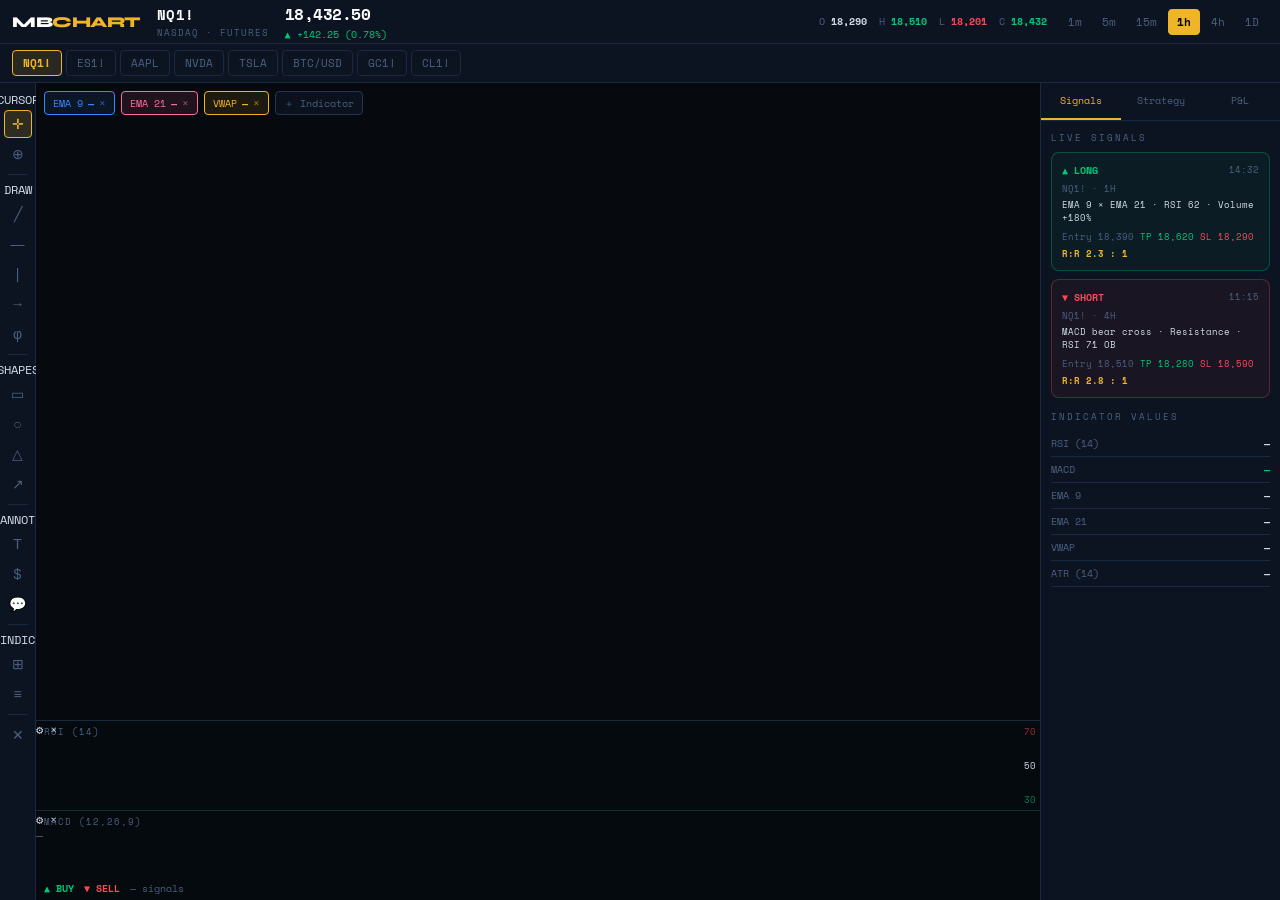
==== commit 2ecbf20e: "Refactor index.html for improved structure and clarity" ====
--- a/index.html
+++ b/index.html
@@ -15,7 +15,7 @@
     <div class="logo">MB<span>CHART</span></div>
     <div class="symbol-selector">
       <span class="symbol-active" id="active-symbol">NQ1!</span>
-      <span class="symbol-exchange">NASDAQ · FUTURES</span>
+      <span class="symbol-exchange" id="active-exchange">NASDAQ · FUTURES</span>
     </div>
     <div class="price-display">
       <span class="cur-price" id="cur-price">18,432.50</span>
@@ -57,28 +57,48 @@
 
   <!-- LEFT TOOLBAR -->
   <div class="left-toolbar">
-    <button class="tool-btn active" title="Cursor" onclick="setTool(this)">✛</button>
-    <button class="tool-btn" title="Crosshair" onclick="setTool(this)">⊕</button>
-    <div class="tool-sep"></div>
-    <button class="tool-btn" title="Trend Line" onclick="setTool(this)">╱</button>
-    <button class="tool-btn" title="Horizontal Ray" onclick="setTool(this)">—</button>
-    <button class="tool-btn" title="Fib Retracement" onclick="setTool(this)">φ</button>
-    <button class="tool-btn" title="Rectangle" onclick="setTool(this)">▭</button>
-    <div class="tool-sep"></div>
-    <button class="tool-btn" title="Text" onclick="setTool(this)">T</button>
-    <button class="tool-btn" title="Magnet" onclick="setTool(this)">⊛</button>
-    <div class="tool-sep"></div>
-    <button class="tool-btn danger" title="Clear All" onclick="clearDrawings()">✕</button>
+    <div class="toolbar-section-label">CURSOR</div>
+    <button class="tool-btn active" title="Default Cursor" onclick="setTool(this,'cursor')">✛</button>
+    <button class="tool-btn" title="Crosshair" onclick="setTool(this,'crosshair')">⊕</button>
+
+    <div class="tool-sep"></div>
+    <div class="toolbar-section-label">DRAW</div>
+    <button class="tool-btn" title="Trend Line" onclick="setTool(this,'trendline')">╱</button>
+    <button class="tool-btn" title="Horizontal Line" onclick="setTool(this,'hline')">—</button>
+    <button class="tool-btn" title="Vertical Line" onclick="setTool(this,'vline')">|</button>
+    <button class="tool-btn" title="Ray" onclick="setTool(this,'ray')">→</button>
+    <button class="tool-btn" title="Fib Retracement" onclick="setTool(this,'fib')">φ</button>
+
+    <div class="tool-sep"></div>
+    <div class="toolbar-section-label">SHAPES</div>
+    <button class="tool-btn" title="Rectangle" onclick="setTool(this,'rect')">▭</button>
+    <button class="tool-btn" title="Circle" onclick="setTool(this,'circle')">○</button>
+    <button class="tool-btn" title="Triangle" onclick="setTool(this,'triangle')">△</button>
+    <button class="tool-btn" title="Arrow" onclick="setTool(this,'arrow')">↗</button>
+
+    <div class="tool-sep"></div>
+    <div class="toolbar-section-label">ANNOT</div>
+    <button class="tool-btn" title="Text Label" onclick="setTool(this,'text')">T</button>
+    <button class="tool-btn" title="Price Label" onclick="setTool(this,'pricelabel')">$</button>
+    <button class="tool-btn" title="Callout" onclick="setTool(this,'callout')">💬</button>
+
+    <div class="tool-sep"></div>
+    <div class="toolbar-section-label">INDIC</div>
+    <button class="tool-btn" title="Add Indicator" onclick="showIndicatorMenu()">⊞</button>
+    <button class="tool-btn" title="Manage Indicators" onclick="showManagePane()">≡</button>
+
+    <div class="tool-sep"></div>
+    <button class="tool-btn danger" title="Clear All Drawings" onclick="clearDrawings()">✕</button>
   </div>
 
   <!-- CHART AREA -->
-  <div class="chart-wrap">
+  <div class="chart-wrap" id="chartWrap">
 
     <!-- INDICATOR PILLS -->
-    <div class="indicator-pills">
-      <span class="ind-pill ema" id="pill-ema9">EMA 9 <span class="pill-val">18,441</span> <span class="pill-x" onclick="toggleIndicator('ema9')">×</span></span>
-      <span class="ind-pill ema2" id="pill-ema21">EMA 21 <span class="pill-val">18,398</span> <span class="pill-x" onclick="toggleIndicator('ema21')">×</span></span>
-      <span class="ind-pill vwap" id="pill-vwap">VWAP <span class="pill-val">18,415</span> <span class="pill-x" onclick="toggleIndicator('vwap')">×</span></span>
+    <div class="indicator-pills" id="indicatorPills">
+      <span class="ind-pill ema" id="pill-ema9">EMA 9 <span class="pill-val" id="pv-ema9">—</span> <span class="pill-x" onclick="removeIndicator('ema9')">×</span></span>
+      <span class="ind-pill ema2" id="pill-ema21">EMA 21 <span class="pill-val" id="pv-ema21">—</span> <span class="pill-x" onclick="removeIndicator('ema21')">×</span></span>
+      <span class="ind-pill vwap" id="pill-vwap">VWAP <span class="pill-val" id="pv-vwap">—</span> <span class="pill-x" onclick="removeIndicator('vwap')">×</span></span>
       <span class="ind-pill add-ind" onclick="showIndicatorMenu()">＋ Indicator</span>
     </div>
 
@@ -87,91 +107,111 @@
 
     <!-- CROSSHAIR INFO -->
     <div class="crosshair-info" id="crosshairInfo" style="display:none">
-      <span id="ci-date">2024-03-01 14:00</span>
-      <span>O: <b id="ci-o">0</b></span>
-      <span>H: <b id="ci-h">0</b></span>
-      <span>L: <b id="ci-l">0</b></span>
-      <span>C: <b id="ci-c">0</b></span>
-    </div>
-
-    <!-- SIGNAL OVERLAYS -->
+      <span id="ci-date">—</span>
+      <span>O <b id="ci-o">—</b></span>
+      <span>H <b id="ci-h">—</b></span>
+      <span>L <b id="ci-l">—</b></span>
+      <span>C <b id="ci-c">—</b></span>
+      <span id="ci-chg" class="up">—</span>
+    </div>
+
+    <!-- SIGNAL LEGEND -->
     <div class="signal-legend">
       <span class="sig-buy">▲ BUY</span>
       <span class="sig-sell">▼ SELL</span>
-      <span class="sig-count" id="sig-count">12 signals · 74% win rate</span>
-    </div>
-
-    <!-- RSI PANE -->
-    <div class="sub-pane" id="rsiPane">
-      <div class="sub-pane-label">RSI (14)</div>
-      <canvas id="rsiChart"></canvas>
-      <div class="rsi-levels">
-        <span class="rsi-ob">70</span>
-        <span class="rsi-os">30</span>
-        <span class="rsi-cur" id="rsiVal">58.4</span>
-      </div>
-    </div>
-
-    <!-- MACD PANE -->
-    <div class="sub-pane" id="macdPane">
-      <div class="sub-pane-label">MACD (12,26,9)</div>
-      <canvas id="macdChart"></canvas>
+      <span class="sig-count" id="sig-count">— signals</span>
+    </div>
+
+    <!-- SUB PANES CONTAINER -->
+    <div id="subPanes">
+
+      <!-- RSI PANE -->
+      <div class="sub-pane" id="pane-rsi" data-indicator="rsi">
+        <div class="sub-pane-header">
+          <span class="sub-pane-label">RSI (14)</span>
+          <div class="sub-pane-controls">
+            <span class="spc-btn" onclick="changePaneIndicator('pane-rsi')">⚙</span>
+            <span class="spc-btn" onclick="removePaneIndicator('pane-rsi')">×</span>
+          </div>
+        </div>
+        <canvas id="rsiChart"></canvas>
+        <div class="rsi-levels">
+          <span class="rsi-ob">70</span>
+          <span class="rsi-mid">50</span>
+          <span class="rsi-os">30</span>
+        </div>
+        <div class="sub-pane-cur" id="rsi-cur">—</div>
+      </div>
+
+      <!-- MACD PANE -->
+      <div class="sub-pane" id="pane-macd" data-indicator="macd">
+        <div class="sub-pane-header">
+          <span class="sub-pane-label">MACD (12,26,9)</span>
+          <div class="sub-pane-controls">
+            <span class="spc-btn" onclick="changePaneIndicator('pane-macd')">⚙</span>
+            <span class="spc-btn" onclick="removePaneIndicator('pane-macd')">×</span>
+          </div>
+        </div>
+        <canvas id="macdChart"></canvas>
+        <div class="macd-vals" id="macd-vals">— / — / —</div>
+      </div>
+
+    </div>
+
+    <!-- TIME AXIS SCRUBBER -->
+    <div class="time-axis" id="timeAxis">
+      <div class="time-axis-track">
+        <div class="time-axis-labels" id="timeLabels"></div>
+        <div class="time-scrubber" id="timeScrubber">
+          <div class="scrubber-handle" id="scrubberHandle"></div>
+        </div>
+      </div>
     </div>
 
   </div>
 
   <!-- RIGHT PANEL -->
   <div class="right-panel">
-
-    <!-- TABS -->
     <div class="rp-tabs">
       <button class="rp-tab active" onclick="rpTab(this,'signals')">Signals</button>
       <button class="rp-tab" onclick="rpTab(this,'strategy')">Strategy</button>
       <button class="rp-tab" onclick="rpTab(this,'pnl')">P&amp;L</button>
     </div>
 
-    <!-- SIGNALS PANEL -->
+    <!-- SIGNALS -->
     <div class="rp-content active" id="rp-signals">
       <div class="rp-section-title">LIVE SIGNALS</div>
       <div class="signal-card buy">
         <div class="sc-top"><span class="sc-dir buy-label">▲ LONG</span><span class="sc-time">14:32</span></div>
         <div class="sc-sym">NQ1! · 1H</div>
-        <div class="sc-reason">EMA 9 crossed above EMA 21 · RSI 62 · Volume +180%</div>
-        <div class="sc-levels"><span class="sc-entry">Entry: 18,390</span><span class="sc-tp up">TP: 18,620</span><span class="sc-sl down">SL: 18,290</span></div>
+        <div class="sc-reason">EMA 9 × EMA 21 · RSI 62 · Volume +180%</div>
+        <div class="sc-levels"><span class="sc-entry">Entry 18,390</span><span class="sc-tp up">TP 18,620</span><span class="sc-sl down">SL 18,290</span></div>
         <div class="sc-rr">R:R 2.3 : 1</div>
       </div>
       <div class="signal-card sell">
         <div class="sc-top"><span class="sc-dir sell-label">▼ SHORT</span><span class="sc-time">11:15</span></div>
         <div class="sc-sym">NQ1! · 4H</div>
-        <div class="sc-reason">MACD bearish cross · Resistance reject · RSI 71 (OB)</div>
-        <div class="sc-levels"><span class="sc-entry">Entry: 18,510</span><span class="sc-tp up">TP: 18,280</span><span class="sc-sl down">SL: 18,590</span></div>
+        <div class="sc-reason">MACD bear cross · Resistance · RSI 71 OB</div>
+        <div class="sc-levels"><span class="sc-entry">Entry 18,510</span><span class="sc-tp up">TP 18,280</span><span class="sc-sl down">SL 18,590</span></div>
         <div class="sc-rr">R:R 2.8 : 1</div>
       </div>
-      <div class="signal-card buy">
-        <div class="sc-top"><span class="sc-dir buy-label">▲ LONG</span><span class="sc-time">Yesterday</span></div>
-        <div class="sc-sym">NQ1! · 1D</div>
-        <div class="sc-reason">VWAP reclaim + EMA stack bullish · Daily close strong</div>
-        <div class="sc-levels"><span class="sc-entry">Entry: 18,201</span><span class="sc-tp up">TP: 18,600</span><span class="sc-sl down">SL: 18,050</span></div>
-        <div class="sc-rr">R:R 2.6 : 1</div>
-      </div>
-      <div class="rp-section-title" style="margin-top:14px">INDICATOR VALUES</div>
-      <div class="ind-value-row"><span class="ivr-name">RSI (14)</span><span class="ivr-val" id="live-rsi">58.4</span></div>
-      <div class="ind-value-row"><span class="ivr-name">MACD</span><span class="ivr-val up">+12.4</span></div>
-      <div class="ind-value-row"><span class="ivr-name">Signal</span><span class="ivr-val up">+8.1</span></div>
-      <div class="ind-value-row"><span class="ivr-name">EMA 9</span><span class="ivr-val">18,441</span></div>
-      <div class="ind-value-row"><span class="ivr-name">EMA 21</span><span class="ivr-val">18,398</span></div>
-      <div class="ind-value-row"><span class="ivr-name">VWAP</span><span class="ivr-val">18,415</span></div>
-      <div class="ind-value-row"><span class="ivr-name">ATR (14)</span><span class="ivr-val">98.2</span></div>
-    </div>
-
-    <!-- STRATEGY PANEL -->
+      <div class="rp-section-title" style="margin-top:12px">INDICATOR VALUES</div>
+      <div class="ind-value-row"><span class="ivr-name">RSI (14)</span><span class="ivr-val" id="live-rsi">—</span></div>
+      <div class="ind-value-row"><span class="ivr-name">MACD</span><span class="ivr-val up" id="live-macd">—</span></div>
+      <div class="ind-value-row"><span class="ivr-name">EMA 9</span><span class="ivr-val" id="live-ema9">—</span></div>
+      <div class="ind-value-row"><span class="ivr-name">EMA 21</span><span class="ivr-val" id="live-ema21">—</span></div>
+      <div class="ind-value-row"><span class="ivr-name">VWAP</span><span class="ivr-val" id="live-vwap">—</span></div>
+      <div class="ind-value-row"><span class="ivr-name">ATR (14)</span><span class="ivr-val" id="live-atr">—</span></div>
+    </div>
+
+    <!-- STRATEGY -->
     <div class="rp-content" id="rp-strategy">
       <div class="rp-section-title">STRATEGY BUILDER</div>
       <div class="strat-row">
         <label class="strat-label">Entry Condition</label>
-        <select class="strat-select" id="entry-cond">
+        <select class="strat-select">
           <option>EMA 9 crosses above EMA 21</option>
-          <option>RSI crosses above 30 (oversold)</option>
+          <option>RSI crosses above 30</option>
           <option>MACD bullish crossover</option>
           <option>Price reclaims VWAP</option>
           <option>Breakout above resistance</option>
@@ -179,56 +219,40 @@
       </div>
       <div class="strat-row">
         <label class="strat-label">Exit Condition</label>
-        <select class="strat-select" id="exit-cond">
+        <select class="strat-select">
           <option>EMA 9 crosses below EMA 21</option>
-          <option>RSI above 70 (overbought)</option>
+          <option>RSI above 70</option>
           <option>MACD bearish crossover</option>
           <option>Fixed R:R 2:1</option>
           <option>Trailing stop 1.5%</option>
         </select>
       </div>
       <div class="strat-row two-col">
-        <div>
-          <label class="strat-label">Stop Loss</label>
-          <input class="strat-input" type="text" value="0.5%" id="sl-input">
-        </div>
-        <div>
-          <label class="strat-label">Take Profit</label>
-          <input class="strat-input" type="text" value="1.2%" id="tp-input">
-        </div>
+        <div><label class="strat-label">Stop Loss</label><input class="strat-input" type="text" value="0.5%"></div>
+        <div><label class="strat-label">Take Profit</label><input class="strat-input" type="text" value="1.2%"></div>
       </div>
       <div class="strat-row two-col">
-        <div>
-          <label class="strat-label">Timeframe</label>
-          <select class="strat-select" id="bt-tf">
-            <option>1H</option><option>4H</option><option>1D</option><option>15m</option>
-          </select>
-        </div>
-        <div>
-          <label class="strat-label">Lookback</label>
-          <select class="strat-select" id="bt-lookback">
-            <option>30 days</option><option>90 days</option><option>6 months</option><option>1 year</option>
-          </select>
-        </div>
+        <div><label class="strat-label">Timeframe</label><select class="strat-select"><option>1H</option><option>4H</option><option>1D</option><option>15m</option></select></div>
+        <div><label class="strat-label">Lookback</label><select class="strat-select"><option>30 days</option><option>90 days</option><option>6 months</option><option>1 year</option></select></div>
       </div>
       <button class="bt-run-btn" onclick="runBacktest()">▶ RUN BACKTEST</button>
       <div class="bt-results" id="bt-results" style="display:none">
         <div class="bt-stat-grid">
-          <div class="bt-stat"><div class="bt-stat-val up" id="bt-winrate">74%</div><div class="bt-stat-label">Win Rate</div></div>
-          <div class="bt-stat"><div class="bt-stat-val up" id="bt-pf">2.1</div><div class="bt-stat-label">Profit Factor</div></div>
-          <div class="bt-stat"><div class="bt-stat-val up" id="bt-trades">48</div><div class="bt-stat-label">Trades</div></div>
-          <div class="bt-stat"><div class="bt-stat-val up" id="bt-return">+21.4%</div><div class="bt-stat-label">Net Return</div></div>
-          <div class="bt-stat"><div class="bt-stat-val down" id="bt-dd">-4.2%</div><div class="bt-stat-label">Max DD</div></div>
-          <div class="bt-stat"><div class="bt-stat-val up" id="bt-sharpe">1.84</div><div class="bt-stat-label">Sharpe</div></div>
-        </div>
-      </div>
-    </div>
-
-    <!-- P&L PANEL -->
+          <div class="bt-stat"><div class="bt-stat-val up" id="bt-winrate">—</div><div class="bt-stat-label">Win Rate</div></div>
+          <div class="bt-stat"><div class="bt-stat-val up" id="bt-pf">—</div><div class="bt-stat-label">Profit Factor</div></div>
+          <div class="bt-stat"><div class="bt-stat-val up" id="bt-trades">—</div><div class="bt-stat-label">Trades</div></div>
+          <div class="bt-stat"><div class="bt-stat-val up" id="bt-return">—</div><div class="bt-stat-label">Net Return</div></div>
+          <div class="bt-stat"><div class="bt-stat-val down" id="bt-dd">—</div><div class="bt-stat-label">Max DD</div></div>
+          <div class="bt-stat"><div class="bt-stat-val up" id="bt-sharpe">—</div><div class="bt-stat-label">Sharpe</div></div>
+        </div>
+      </div>
+    </div>
+
+    <!-- P&L -->
     <div class="rp-content" id="rp-pnl">
       <div class="rp-section-title">EQUITY CURVE</div>
-      <canvas id="equityChart" height="140"></canvas>
-      <div class="rp-section-title" style="margin-top:14px">TRADE LOG</div>
+      <canvas id="equityChart" height="130"></canvas>
+      <div class="rp-section-title" style="margin-top:12px">TRADE LOG</div>
       <div class="trade-log">
         <div class="tl-row win"><span class="tl-sym">NQ1!</span><span class="tl-dir">LONG</span><span class="tl-pnl up">+$312</span><span class="tl-pct up">+1.7%</span></div>
         <div class="tl-row win"><span class="tl-sym">NQ1!</span><span class="tl-dir">SHORT</span><span class="tl-pnl up">+$228</span><span class="tl-pct up">+1.2%</span></div>
@@ -237,7 +261,6 @@
         <div class="tl-row win"><span class="tl-sym">NQ1!</span><span class="tl-dir">SHORT</span><span class="tl-pnl up">+$186</span><span class="tl-pct up">+1.0%</span></div>
         <div class="tl-row loss"><span class="tl-sym">NQ1!</span><span class="tl-dir">SHORT</span><span class="tl-pnl down">-$156</span><span class="tl-pct down">-0.8%</span></div>
         <div class="tl-row win"><span class="tl-sym">NQ1!</span><span class="tl-dir">LONG</span><span class="tl-pnl up">+$408</span><span class="tl-pct up">+2.2%</span></div>
-        <div class="tl-row win"><span class="tl-sym">NQ1!</span><span class="tl-dir">LONG</span><span class="tl-pnl up">+$264</span><span class="tl-pct up">+1.4%</span></div>
       </div>
       <div class="pnl-summary">
         <div class="pnl-sum-item"><div class="pnl-sum-label">Total P&L</div><div class="pnl-sum-val up">+$1,688</div></div>
@@ -246,7 +269,6 @@
         <div class="pnl-sum-item"><div class="pnl-sum-label">Avg Loss</div><div class="pnl-sum-val down">-$125</div></div>
       </div>
     </div>
-
   </div>
 </div>
 
@@ -254,25 +276,46 @@
 <div class="modal-overlay" id="indModal" onclick="hideIndicatorMenu()">
   <div class="modal-box" onclick="event.stopPropagation()">
     <div class="modal-title">Add Indicator</div>
-    <div class="modal-grid">
-      <div class="modal-ind" onclick="addIndicator('RSI')">RSI</div>
-      <div class="modal-ind" onclick="addIndicator('MACD')">MACD</div>
-      <div class="modal-ind" onclick="addIndicator('EMA')">EMA</div>
-      <div class="modal-ind" onclick="addIndicator('VWAP')">VWAP</div>
-      <div class="modal-ind" onclick="addIndicator('BB')">Bollinger Bands</div>
-      <div class="modal-ind" onclick="addIndicator('ATR')">ATR</div>
-      <div class="modal-ind" onclick="addIndicator('STOCH')">Stochastic</div>
-      <div class="modal-ind" onclick="addIndicator('OBV')">OBV</div>
-      <div class="modal-ind" onclick="addIndicator('ICHIMOKU')">Ichimoku</div>
-      <div class="modal-ind" onclick="addIndicator('SUPERTREND')">SuperTrend</div>
+    <input class="modal-search" type="text" placeholder="Search indicators..." oninput="filterIndicators(this.value)">
+    <div class="modal-grid" id="indicatorGrid">
+      <div class="modal-ind" data-name="RSI" onclick="addIndicator('RSI')">RSI</div>
+      <div class="modal-ind" data-name="MACD" onclick="addIndicator('MACD')">MACD</div>
+      <div class="modal-ind" data-name="EMA" onclick="addIndicator('EMA')">EMA</div>
+      <div class="modal-ind" data-name="VWAP" onclick="addIndicator('VWAP')">VWAP</div>
+      <div class="modal-ind" data-name="Bollinger Bands" onclick="addIndicator('BB')">Bollinger Bands</div>
+      <div class="modal-ind" data-name="ATR" onclick="addIndicator('ATR')">ATR</div>
+      <div class="modal-ind" data-name="Stochastic" onclick="addIndicator('STOCH')">Stochastic</div>
+      <div class="modal-ind" data-name="OBV" onclick="addIndicator('OBV')">OBV</div>
+      <div class="modal-ind" data-name="Ichimoku" onclick="addIndicator('ICHIMOKU')">Ichimoku</div>
+      <div class="modal-ind" data-name="SuperTrend" onclick="addIndicator('SUPERTREND')">SuperTrend</div>
+      <div class="modal-ind" data-name="Williams %R" onclick="addIndicator('WILLR')">Williams %R</div>
+      <div class="modal-ind" data-name="CCI" onclick="addIndicator('CCI')">CCI</div>
+      <div class="modal-ind" data-name="Volume" onclick="addIndicator('VOL')">Volume</div>
+      <div class="modal-ind" data-name="VWMA" onclick="addIndicator('VWMA')">VWMA</div>
     </div>
     <button class="modal-close" onclick="hideIndicatorMenu()">Close</button>
   </div>
 </div>
 
-<!-- TOAST -->
+<!-- PANE CHANGE MODAL -->
+<div class="modal-overlay" id="paneModal" onclick="hidePaneModal()">
+  <div class="modal-box" onclick="event.stopPropagation()">
+    <div class="modal-title">Change Pane Indicator</div>
+    <div class="modal-grid" id="paneIndicatorGrid">
+      <div class="modal-ind" onclick="setPaneIndicator('rsi')">RSI</div>
+      <div class="modal-ind" onclick="setPaneIndicator('macd')">MACD</div>
+      <div class="modal-ind" onclick="setPaneIndicator('stoch')">Stochastic</div>
+      <div class="modal-ind" onclick="setPaneIndicator('cci')">CCI</div>
+      <div class="modal-ind" onclick="setPaneIndicator('atr')">ATR</div>
+      <div class="modal-ind" onclick="setPaneIndicator('obv')">OBV</div>
+      <div class="modal-ind" onclick="setPaneIndicator('willr')">Williams %R</div>
+      <div class="modal-ind" onclick="setPaneIndicator('volume')">Volume</div>
+    </div>
+    <button class="modal-close" onclick="hidePaneModal()">Cancel</button>
+  </div>
+</div>
+
 <div class="toast" id="toast"></div>
-
 <script src="app.js"></script>
 </body>
 </html>
--- a/style.css
+++ b/style.css
@@ -1,261 +1,386 @@
 :root {
-  --bg: #050810;
-  --surface: #0c1120;
-  --border: #1e2d47;
+  --bg: #060a0f;
+  --surface: #0d1421;
+  --surface2: #111c2e;
+  --border: #1a2840;
+  --border2: #243550;
   --gold: #f0b429;
-  --green: #06d6a0;
-  --red: #ef4565;
+  --green: #00c87a;
+  --red: #ff4757;
   --blue: #3a86ff;
   --purple: #8b5cf6;
-  --orange: #ff6b35;
-  --text: #e2e8f0;
-  --muted: #64748b;
+  --text: #d1dce8;
+  --muted: #4a6080;
+  --ema1: #3a86ff;
+  --ema2: #ff6b9d;
+  --vwap-col: #f0b429;
+  --up-candle: #00c87a;
+  --dn-candle: #ff4757;
 }
 
 * { margin:0; padding:0; box-sizing:border-box; }
+html, body { height:100%; overflow:hidden; }
 
 body {
   background: var(--bg);
   color: var(--text);
-  font-family: 'DM Sans', sans-serif;
-  min-height: 100vh;
-  overflow-x: hidden;
-}
-
-body::before {
-  content:'';
-  position:fixed; inset:0;
-  background:
-    radial-gradient(ellipse 80% 60% at 20% 10%, rgba(240,180,41,0.07) 0%, transparent 60%),
-    radial-gradient(ellipse 60% 50% at 80% 80%, rgba(58,134,255,0.06) 0%, transparent 60%);
-  pointer-events:none; z-index:0;
-}
-
-.container {
-  max-width: 420px;
-  margin: 0 auto;
+  font-family: 'Space Mono', monospace;
+  display: flex;
+  flex-direction: column;
+  font-size: 12px;
+}
+
+/* ── TOP BAR ── */
+.topbar {
+  display: flex;
+  align-items: center;
+  justify-content: space-between;
+  padding: 0 12px;
+  height: 44px;
+  background: var(--surface);
+  border-bottom: 1px solid var(--border);
+  flex-shrink: 0;
+  gap: 16px;
+}
+.topbar-left { display:flex; align-items:center; gap:16px; }
+.topbar-right { display:flex; align-items:center; gap:12px; }
+
+.logo {
+  font-family: 'Syne', sans-serif;
+  font-weight: 800;
+  font-size: 15px;
+  letter-spacing: -0.5px;
+  color: #fff;
+}
+.logo span { color: var(--gold); }
+
+.symbol-selector { display:flex; flex-direction:column; gap:1px; }
+.symbol-active { font-size:14px; font-weight:700; color:#fff; letter-spacing:0.5px; }
+.symbol-exchange { font-size:9px; color:var(--muted); letter-spacing:1px; }
+
+.price-display { display:flex; flex-direction:column; gap:1px; }
+.cur-price { font-size:16px; font-weight:700; color:#fff; letter-spacing:-0.5px; }
+.cur-change { font-size:10px; }
+
+.ohlc-bar { display:flex; gap:12px; }
+.ohlc-item { font-size:10px; color:var(--muted); }
+.ohlc-val { color:var(--text); font-weight:700; }
+
+.tf-group { display:flex; gap:2px; }
+.tf-btn {
+  padding: 4px 8px;
+  background: transparent;
+  border: 1px solid transparent;
+  border-radius: 4px;
+  color: var(--muted);
+  font-size: 11px;
+  font-family: 'Space Mono', monospace;
+  cursor: pointer;
+  transition: all 0.15s;
+}
+.tf-btn:hover { color:var(--text); border-color:var(--border2); }
+.tf-btn.active { background:var(--gold); color:#000; font-weight:700; border-color:var(--gold); }
+
+/* ── SYMBOL STRIP ── */
+.symbol-strip {
+  display: flex;
+  gap: 4px;
+  padding: 6px 12px;
+  background: var(--surface);
+  border-bottom: 1px solid var(--border);
+  overflow-x: auto;
+  flex-shrink: 0;
+  scrollbar-width: none;
+}
+.symbol-strip::-webkit-scrollbar { display:none; }
+.sym-chip {
+  flex-shrink: 0;
+  padding: 4px 10px;
+  border-radius: 4px;
+  border: 1px solid var(--border);
+  font-size: 11px;
+  color: var(--muted);
+  cursor: pointer;
+  transition: all 0.15s;
+  white-space: nowrap;
+}
+.sym-chip:hover { color:var(--text); border-color:var(--border2); }
+.sym-chip.active { background:rgba(240,180,41,0.12); border-color:var(--gold); color:var(--gold); font-weight:700; }
+
+/* ── MAIN LAYOUT ── */
+.main-layout {
+  display: flex;
+  flex: 1;
+  overflow: hidden;
+}
+
+/* ── LEFT TOOLBAR ── */
+.left-toolbar {
+  width: 36px;
+  background: var(--surface);
+  border-right: 1px solid var(--border);
+  display: flex;
+  flex-direction: column;
+  align-items: center;
+  padding: 8px 0;
+  gap: 2px;
+  flex-shrink: 0;
+}
+.tool-btn {
+  width: 28px; height: 28px;
+  border-radius: 4px;
+  background: transparent;
+  border: 1px solid transparent;
+  color: var(--muted);
+  font-size: 14px;
+  cursor: pointer;
+  display: flex; align-items: center; justify-content: center;
+  transition: all 0.15s;
+}
+.tool-btn:hover { color:var(--text); background:var(--surface2); }
+.tool-btn.active { background:rgba(240,180,41,0.15); border-color:var(--gold); color:var(--gold); }
+.tool-btn.danger:hover { color:var(--red); background:rgba(255,71,87,0.1); }
+.tool-sep { width:20px; height:1px; background:var(--border); margin:4px 0; }
+
+/* ── CHART WRAP ── */
+.chart-wrap {
+  flex: 1;
+  display: flex;
+  flex-direction: column;
   position: relative;
-  z-index: 1;
-  padding-bottom: 90px;
-}
-
-/* HEADER */
-.header { display:flex; align-items:center; justify-content:space-between; padding:20px 20px 10px; }
-.logo { font-family:'Syne',sans-serif; font-weight:800; font-size:22px; letter-spacing:-0.5px; }
-.logo span { color:var(--gold); }
-.logo sub { font-size:9px; color:var(--green); letter-spacing:2px; font-family:'Space Mono',monospace; vertical-align:super; }
-.header-right { display:flex; align-items:center; gap:10px; }
-.notif-btn { width:36px;height:36px;border-radius:50%;background:var(--surface);border:1px solid var(--border);display:flex;align-items:center;justify-content:center;cursor:pointer;font-size:15px;position:relative; }
-.notif-dot { position:absolute;top:7px;right:7px;width:6px;height:6px;background:var(--orange);border-radius:50%; }
-.avatar { width:36px;height:36px;border-radius:50%;background:linear-gradient(135deg,var(--gold),var(--blue));display:flex;align-items:center;justify-content:center;font-size:13px;font-weight:800;color:#000;font-family:'Syne',sans-serif; }
-
-/* AUTO EARN BANNER */
-.auto-banner {
-  margin:0 20px 16px;
-  background:linear-gradient(135deg,rgba(6,214,160,0.12),rgba(6,214,160,0.04));
-  border:1px solid rgba(6,214,160,0.3);
-  border-radius:16px;
-  padding:14px 18px;
-  display:flex; align-items:center; gap:14px;
-  position:relative; overflow:hidden;
-}
-.auto-banner::before {
-  content:'';
-  position:absolute; top:0; left:0; right:0; height:1px;
-  background:linear-gradient(90deg,transparent,var(--green),transparent);
-  animation:scanline 3s linear infinite;
-}
-@keyframes scanline { 0%,100%{opacity:0.3} 50%{opacity:1} }
-
-.pulse-dot {
-  width:12px;height:12px;border-radius:50%;background:var(--green);flex-shrink:0;
-  animation:pulse-ring 1.8s ease infinite;
-}
-@keyframes pulse-ring {
-  0%{box-shadow:0 0 0 0 rgba(6,214,160,0.6)}
-  70%{box-shadow:0 0 0 10px rgba(6,214,160,0)}
-  100%{box-shadow:0 0 0 0 rgba(6,214,160,0)}
-}
-.banner-text { flex:1; }
-.banner-title { font-family:'Syne',sans-serif; font-size:13px; font-weight:700; color:var(--green); }
-.banner-sub { font-size:11px; color:var(--muted); margin-top:2px; font-family:'Space Mono',monospace; }
-.banner-earn { text-align:right; }
-.banner-amount { font-family:'Space Mono',monospace; font-size:16px; font-weight:700; color:var(--green); }
-.banner-label { font-size:9px; color:var(--muted); margin-top:1px; }
-
-/* PORTFOLIO CARD */
-.portfolio-card {
-  margin:0 20px 16px;
-  background:linear-gradient(135deg,#0f1e38 0%,#0a1628 60%,#0f1520 100%);
-  border:1px solid var(--border);
-  border-radius:20px; padding:22px; position:relative; overflow:hidden;
-}
-.portfolio-card::after { content:'$';position:absolute;right:-10px;top:-20px;font-size:140px;font-family:'Syne',sans-serif;font-weight:800;color:rgba(240,180,41,0.04);pointer-events:none; }
-.card-label { font-size:10px;color:var(--muted);letter-spacing:2px;text-transform:uppercase;font-family:'Space Mono',monospace;margin-bottom:6px; }
-.card-value { font-family:'Syne',sans-serif;font-size:36px;font-weight:800;color:#fff;letter-spacing:-1.5px;line-height:1;margin-bottom:6px; }
-.card-change { display:inline-flex;align-items:center;gap:4px;background:rgba(6,214,160,0.12);color:var(--green);padding:4px 10px;border-radius:20px;font-size:11px;font-family:'Space Mono',monospace;margin-bottom:16px; }
-.card-row { display:flex;gap:10px; }
-.card-stat { flex:1;background:rgba(255,255,255,0.04);border-radius:10px;padding:10px; }
-.stat-label { font-size:9px;color:var(--muted);margin-bottom:3px;letter-spacing:1px;text-transform:uppercase; }
-.stat-val { font-size:14px;font-weight:600;font-family:'Space Mono',monospace; }
+  overflow: hidden;
+  background: var(--bg);
+}
+
+.indicator-pills {
+  position: absolute;
+  top: 8px; left: 8px;
+  display: flex;
+  gap: 6px;
+  z-index: 10;
+  flex-wrap: wrap;
+}
+.ind-pill {
+  display: flex;
+  align-items: center;
+  gap: 5px;
+  padding: 3px 8px;
+  border-radius: 4px;
+  font-size: 10px;
+  border: 1px solid;
+  cursor: default;
+  backdrop-filter: blur(4px);
+}
+.ind-pill.ema { border-color:var(--ema1); color:var(--ema1); background:rgba(58,134,255,0.1); }
+.ind-pill.ema2 { border-color:var(--ema2); color:var(--ema2); background:rgba(255,107,157,0.1); }
+.ind-pill.vwap { border-color:var(--vwap-col); color:var(--vwap-col); background:rgba(240,180,41,0.1); }
+.ind-pill.add-ind { border-color:var(--border2); color:var(--muted); cursor:pointer; background:rgba(13,20,33,0.8); }
+.ind-pill.add-ind:hover { border-color:var(--gold); color:var(--gold); }
+.pill-val { font-weight:700; }
+.pill-x { opacity:0.6; cursor:pointer; font-size:11px; }
+.pill-x:hover { opacity:1; color:var(--red); }
+
+#mainChart {
+  width: 100%;
+  flex: 1;
+  display: block;
+  cursor: crosshair;
+}
+
+.crosshair-info {
+  position: absolute;
+  top: 8px; right: 8px;
+  background: rgba(13,20,33,0.9);
+  border: 1px solid var(--border2);
+  border-radius: 6px;
+  padding: 6px 10px;
+  font-size: 10px;
+  display: flex;
+  gap: 10px;
+  backdrop-filter: blur(8px);
+  z-index: 10;
+}
+.crosshair-info b { color:#fff; }
+
+.signal-legend {
+  position: absolute;
+  bottom: 4px; left: 8px;
+  display: flex;
+  align-items: center;
+  gap: 10px;
+  font-size: 10px;
+  z-index: 10;
+}
+.sig-buy { color:var(--green); font-weight:700; }
+.sig-sell { color:var(--red); font-weight:700; }
+.sig-count { color:var(--muted); }
+
+/* ── SUB PANES ── */
+.sub-pane {
+  height: 90px;
+  border-top: 1px solid var(--border);
+  position: relative;
+  flex-shrink: 0;
+  background: rgba(6,10,15,0.6);
+}
+.sub-pane-label {
+  position: absolute;
+  top: 4px; left: 8px;
+  font-size: 9px;
+  color: var(--muted);
+  letter-spacing: 1px;
+  z-index: 2;
+}
+.sub-pane canvas { width:100%; height:100%; display:block; }
+
+.rsi-levels {
+  position: absolute;
+  right: 4px; top: 0; bottom: 0;
+  display: flex;
+  flex-direction: column;
+  justify-content: space-between;
+  padding: 4px 0;
+  font-size: 9px;
+}
+.rsi-ob { color:var(--red); opacity:0.6; }
+.rsi-os { color:var(--green); opacity:0.6; }
+.rsi-cur { color:var(--text); font-weight:700; }
+
+/* ── RIGHT PANEL ── */
+.right-panel {
+  width: 240px;
+  background: var(--surface);
+  border-left: 1px solid var(--border);
+  display: flex;
+  flex-direction: column;
+  flex-shrink: 0;
+  overflow: hidden;
+}
+
+.rp-tabs {
+  display: flex;
+  border-bottom: 1px solid var(--border);
+  flex-shrink: 0;
+}
+.rp-tab {
+  flex: 1;
+  padding: 10px 4px;
+  background: transparent;
+  border: none;
+  color: var(--muted);
+  font-size: 10px;
+  font-family: 'Space Mono', monospace;
+  cursor: pointer;
+  transition: all 0.15s;
+  border-bottom: 2px solid transparent;
+}
+.rp-tab:hover { color:var(--text); }
+.rp-tab.active { color:var(--gold); border-bottom-color:var(--gold); }
+
+.rp-content { display:none; flex:1; overflow-y:auto; padding:10px; scrollbar-width:thin; scrollbar-color:var(--border) transparent; }
+.rp-content.active { display:block; }
+.rp-section-title { font-size:9px; letter-spacing:2px; color:var(--muted); text-transform:uppercase; margin-bottom:8px; }
+
+/* ── SIGNAL CARDS ── */
+.signal-card {
+  border-radius: 8px;
+  padding: 10px;
+  margin-bottom: 8px;
+  border: 1px solid;
+}
+.signal-card.buy { border-color:rgba(0,200,122,0.3); background:rgba(0,200,122,0.05); }
+.signal-card.sell { border-color:rgba(255,71,87,0.3); background:rgba(255,71,87,0.05); }
+.sc-top { display:flex; justify-content:space-between; margin-bottom:4px; }
+.sc-dir { font-size:10px; font-weight:700; }
+.buy-label { color:var(--green); }
+.sell-label { color:var(--red); }
+.sc-time { font-size:9px; color:var(--muted); }
+.sc-sym { font-size:9px; color:var(--muted); margin-bottom:4px; }
+.sc-reason { font-size:9px; color:var(--text); line-height:1.4; margin-bottom:6px; }
+.sc-levels { display:flex; gap:6px; flex-wrap:wrap; margin-bottom:4px; }
+.sc-entry { font-size:9px; color:var(--muted); }
+.sc-tp { font-size:9px; }
+.sc-sl { font-size:9px; }
+.sc-rr { font-size:9px; color:var(--gold); font-weight:700; }
 .up { color:var(--green); }
 .down { color:var(--red); }
 
-/* TAB NAV */
-.tab-nav { display:flex;gap:6px;padding:0 20px;margin-bottom:18px;overflow-x:auto;scrollbar-width:none; }
-.tab-nav::-webkit-scrollbar { display:none; }
-.tab-btn { flex-shrink:0;padding:7px 14px;border-radius:20px;font-size:11px;font-weight:600;cursor:pointer;border:1px solid var(--border);background:transparent;color:var(--muted);transition:all 0.2s;font-family:'DM Sans',sans-serif;white-space:nowrap; }
-.tab-btn.active { background:var(--gold);border-color:var(--gold);color:#000;font-weight:700; }
-
-/* SECTIONS */
-.section { padding:0 20px;margin-bottom:22px; }
-.section-header { display:flex;align-items:center;justify-content:space-between;margin-bottom:12px; }
-.section-title { font-family:'Syne',sans-serif;font-size:15px;font-weight:700; }
-.see-all { font-size:10px;color:var(--gold);cursor:pointer;font-family:'Space Mono',monospace; }
-.tab-content { display:none; }
-.tab-content.active { display:block; }
-
-/* ENGINE CARDS */
-.engine-card { background:var(--surface);border:1px solid var(--border);border-radius:16px;margin-bottom:10px;overflow:hidden;transition:border-color 0.2s; }
-.engine-card.running { border-color:var(--green); }
-.engine-card.pending { border-color:var(--gold); }
-.engine-header { display:flex;align-items:center;gap:12px;padding:14px 16px;cursor:pointer; }
-.engine-icon { font-size:22px;flex-shrink:0; }
-.engine-info { flex:1; }
-.engine-name { font-size:13px;font-weight:700;font-family:'Syne',sans-serif; }
-.engine-desc { font-size:10px;color:var(--muted);margin-top:2px; }
-.engine-right { text-align:right;flex-shrink:0; }
-.engine-apy { font-family:'Space Mono',monospace;font-size:13px;font-weight:700;color:var(--green); }
-.engine-status { font-size:9px;margin-top:3px;font-family:'Space Mono',monospace; }
-.status-running { color:var(--green); }
-.status-setup { color:var(--gold); }
-.status-idle { color:var(--muted); }
-
-.engine-body { padding:0 16px 16px;border-top:1px solid var(--border);display:none; }
-.engine-body.open { display:block; }
-
-.steps-title { font-size:10px;letter-spacing:2px;color:var(--muted);text-transform:uppercase;font-family:'Space Mono',monospace;margin:12px 0 8px; }
-.step-item { display:flex;gap:10px;align-items:flex-start;padding:8px 10px;border-radius:10px;margin-bottom:6px;background:rgba(255,255,255,0.025);font-size:11px;line-height:1.5; }
-.step-num { flex-shrink:0;width:18px;height:18px;border-radius:50%;display:flex;align-items:center;justify-content:center;font-size:9px;font-weight:700;font-family:'Space Mono',monospace; }
-.step-done { background:var(--green);color:#000; }
-.step-active { background:var(--gold);color:#000; }
-.step-todo { background:var(--border);color:var(--muted); }
-.step-text { flex:1; }
-.step-text a { color:var(--blue);text-decoration:none; }
-
-.engine-actions { display:flex;gap:8px;margin-top:12px; }
-.btn-start { flex:1;padding:10px;border-radius:10px;background:var(--green);color:#000;font-size:12px;font-weight:700;border:none;cursor:pointer;font-family:'Syne',sans-serif;transition:opacity 0.2s; }
-.btn-start:hover { opacity:0.85; }
-.btn-start.active-btn { background:var(--red); color:#fff; }
-.btn-guide { padding:10px 14px;border-radius:10px;background:transparent;color:var(--blue);font-size:12px;font-weight:600;border:1px solid var(--blue);cursor:pointer;font-family:'DM Sans',sans-serif; }
-
-.earn-meter { margin-top:10px;background:rgba(255,255,255,0.04);border-radius:8px;padding:10px 12px; }
-.meter-row { display:flex;justify-content:space-between;align-items:center;margin-bottom:6px; }
-.meter-label { font-size:10px;color:var(--muted);font-family:'Space Mono',monospace; }
-.meter-val { font-size:11px;color:var(--green);font-family:'Space Mono',monospace;font-weight:700; }
-.meter-bar { height:4px;background:var(--border);border-radius:2px;overflow:hidden; }
-.meter-fill { height:100%;border-radius:2px;background:linear-gradient(90deg,var(--green),var(--blue));transition:width 1s ease; }
-
-/* STRATEGY CARDS */
-.strategy-card { background:var(--surface);border:1px solid var(--border);border-radius:16px;padding:16px;margin-bottom:10px;position:relative;overflow:hidden;cursor:pointer;transition:border-color 0.2s; }
-.strategy-card:hover { border-color:var(--gold); }
-.strategy-card::before { content:'';position:absolute;left:0;top:0;bottom:0;width:3px; }
-.strat-green::before { background:var(--green); }
-.strat-blue::before { background:var(--blue); }
-.strat-gold::before { background:var(--gold); }
-.strat-purple::before { background:var(--purple); }
-.strat-orange::before { background:var(--orange); }
-.strat-header { display:flex;align-items:center;gap:10px;margin-bottom:8px; }
-.strat-icon { font-size:20px; }
-.strat-title { font-family:'Syne',sans-serif;font-size:13px;font-weight:700;flex:1; }
-.strat-badge { font-size:8px;font-family:'Space Mono',monospace;font-weight:700;padding:3px 7px;border-radius:6px; }
-.badge-free { background:rgba(6,214,160,0.15);color:var(--green); }
-.badge-low { background:rgba(240,180,41,0.15);color:var(--gold); }
-.badge-auto { background:rgba(139,92,246,0.15);color:var(--purple); }
-.strat-desc { font-size:11px;color:var(--muted);line-height:1.6;margin-bottom:8px; }
-.strat-earn { font-size:12px;font-family:'Space Mono',monospace;color:var(--green);font-weight:700; }
-.strat-time { font-size:10px;color:var(--muted); }
-
-/* MARKET ROWS */
-.market-row { display:flex;align-items:center;justify-content:space-between;padding:12px 14px;background:var(--surface);border:1px solid var(--border);border-radius:14px;margin-bottom:8px;cursor:pointer;transition:border-color 0.2s; }
-.market-row:hover { border-color:var(--gold); }
-.market-left { display:flex;align-items:center;gap:12px; }
-.market-icon { width:36px;height:36px;border-radius:10px;display:flex;align-items:center;justify-content:center;font-size:18px; }
-.market-name { font-size:13px;font-weight:600; }
-.market-sub { font-size:10px;color:var(--muted);margin-top:2px;font-family:'Space Mono',monospace; }
-.market-right { text-align:right; }
-.market-price { font-size:13px;font-weight:600;font-family:'Space Mono',monospace; }
-.market-change { font-size:10px;font-family:'Space Mono',monospace;margin-top:2px; }
-.futures-tag { display:inline-block;padding:2px 7px;border-radius:4px;font-size:8px;font-family:'Space Mono',monospace;letter-spacing:1px;margin-left:5px; }
-.tag-futures { background:rgba(58,134,255,0.15);color:var(--blue); }
-.tag-stock { background:rgba(6,214,160,0.12);color:var(--green); }
-.tag-forex { background:rgba(240,180,41,0.12);color:var(--gold); }
-
-/* CRYPTO ROWS */
-.crypto-row { display:flex;align-items:center;padding:12px 14px;background:var(--surface);border:1px solid var(--border);border-radius:12px;margin-bottom:8px;gap:12px; }
-.crypto-icon { font-size:22px; }
-.crypto-info { flex:1; }
-.crypto-name { font-size:13px;font-weight:600; }
-.crypto-type { font-size:10px;color:var(--muted);margin-top:2px; }
-.crypto-apy { font-family:'Space Mono',monospace;font-size:13px;color:var(--green);font-weight:700; }
-.apy-label { font-size:9px;color:var(--muted);text-align:right;margin-top:2px; }
-
-/* EARN GRID */
-.earn-grid { display:grid;grid-template-columns:1fr 1fr;gap:10px; }
-.earn-card { background:var(--surface);border:1px solid var(--border);border-radius:16px;padding:14px;cursor:pointer;transition:all 0.2s;position:relative;overflow:hidden; }
-.earn-card:hover { border-color:var(--gold);transform:translateY(-2px); }
-.earn-card-icon { font-size:22px;margin-bottom:8px; }
-.earn-card-title { font-size:12px;font-weight:700;font-family:'Syne',sans-serif;margin-bottom:3px; }
-.earn-card-desc { font-size:10px;color:var(--muted);line-height:1.4; }
-.earn-badge { position:absolute;top:9px;right:9px;background:var(--gold);color:#000;font-size:8px;font-weight:700;padding:2px 6px;border-radius:5px;font-family:'Space Mono',monospace; }
-.earn-potential { margin-top:7px;font-size:10px;font-family:'Space Mono',monospace;color:var(--green); }
-
-/* AI BRIEF */
-.ai-brief { background:linear-gradient(135deg,#0f1c38,#131020);border:1px solid #2a1f4a;border-radius:16px;padding:18px;position:relative;overflow:hidden;margin-bottom:12px; }
-.ai-brief::before { content:'';position:absolute;top:0;left:0;right:0;height:2px;background:linear-gradient(90deg,var(--purple),var(--blue),var(--gold)); }
-.ai-label { font-size:9px;letter-spacing:3px;text-transform:uppercase;color:var(--purple);font-family:'Space Mono',monospace;margin-bottom:8px;display:flex;align-items:center;gap:6px; }
-.ai-label::before { content:'●';animation:blink 1.5s infinite; }
-@keyframes blink { 0%,100%{opacity:1} 50%{opacity:0.3} }
-.ai-title { font-family:'Syne',sans-serif;font-size:15px;font-weight:700;margin-bottom:12px; }
-.ai-item { display:flex;align-items:flex-start;gap:10px;padding:10px;background:rgba(255,255,255,0.03);border-radius:10px;margin-bottom:8px;font-size:11px;line-height:1.5; }
-.ai-num { flex-shrink:0;width:20px;height:20px;background:var(--gold);color:#000;border-radius:50%;font-size:9px;font-weight:700;display:flex;align-items:center;justify-content:center;font-family:'Space Mono',monospace; }
-
-/* INCOME TRACKER */
-.income-row { display:flex;align-items:center;gap:10px;padding:11px 14px;background:var(--surface);border:1px solid var(--border);border-radius:12px;margin-bottom:8px; }
-.income-icon { font-size:20px; }
-.income-source { font-size:12px;font-weight:600; }
-.income-sub { font-size:10px;color:var(--muted);margin-top:2px; }
-.income-amount { font-family:'Space Mono',monospace;font-size:13px;font-weight:700;text-align:right; }
-.income-period { font-size:9px;color:var(--muted);text-align:right;font-family:'Space Mono',monospace; }
-.progress-mini { margin-top:4px;height:3px;background:var(--border);border-radius:2px;overflow:hidden;width:80px; }
-.progress-mini-fill { height:100%;border-radius:2px;background:linear-gradient(90deg,var(--green),var(--blue)); }
-
-.goal-summary { background:linear-gradient(135deg,rgba(240,180,41,0.1),rgba(6,214,160,0.06));border:1px solid rgba(240,180,41,0.25);border-radius:14px;padding:16px;margin-top:4px;display:flex;justify-content:space-between;align-items:center; }
-.goal-label { font-size:10px;color:var(--muted);font-family:'Space Mono',monospace;letter-spacing:1px;margin-bottom:4px; }
-.goal-total { font-family:'Syne',sans-serif;font-size:26px;font-weight:800;color:var(--gold); }
-.goal-growth { font-size:10px;color:var(--green);font-family:'Space Mono',monospace;margin-top:3px; }
-.goal-target { font-size:18px;font-weight:700;font-family:'Space Mono',monospace;color:var(--text); }
-.goal-pct { font-size:10px;color:var(--muted);margin-top:3px; }
-
-/* TIP BOX */
-.tip-box { background:rgba(240,180,41,0.06);border:1px solid rgba(240,180,41,0.2);border-radius:12px;padding:13px;font-size:11px;color:var(--text);line-height:1.6;margin-bottom:10px; }
-.tip-box strong { color:var(--gold); }
-
-/* TOAST */
-.toast { position:fixed;top:20px;left:50%;transform:translateX(-50%) translateY(-80px);background:var(--green);color:#000;padding:10px 20px;border-radius:30px;font-size:12px;font-weight:700;font-family:'Syne',sans-serif;z-index:999;transition:transform 0.3s ease;white-space:nowrap; }
+.ind-value-row { display:flex; justify-content:space-between; padding:5px 0; border-bottom:1px solid var(--border); font-size:10px; }
+.ivr-name { color:var(--muted); }
+.ivr-val { font-weight:700; }
+
+/* ── STRATEGY BUILDER ── */
+.strat-row { margin-bottom:10px; }
+.strat-label { display:block; font-size:9px; color:var(--muted); letter-spacing:1px; text-transform:uppercase; margin-bottom:4px; }
+.strat-select, .strat-input {
+  width: 100%;
+  background: var(--bg);
+  border: 1px solid var(--border2);
+  border-radius: 4px;
+  color: var(--text);
+  font-size: 10px;
+  font-family: 'Space Mono', monospace;
+  padding: 6px 8px;
+  outline: none;
+  transition: border-color 0.15s;
+}
+.strat-select:focus, .strat-input:focus { border-color:var(--gold); }
+.two-col { display:grid; grid-template-columns:1fr 1fr; gap:8px; }
+
+.bt-run-btn {
+  width: 100%;
+  padding: 10px;
+  background: var(--gold);
+  color: #000;
+  border: none;
+  border-radius: 6px;
+  font-family: 'Syne', sans-serif;
+  font-size: 12px;
+  font-weight: 800;
+  cursor: pointer;
+  transition: opacity 0.2s;
+  margin-top: 4px;
+}
+.bt-run-btn:hover { opacity:0.85; }
+
+.bt-results { margin-top:12px; }
+.bt-stat-grid { display:grid; grid-template-columns:1fr 1fr 1fr; gap:6px; }
+.bt-stat { background:var(--bg); border:1px solid var(--border); border-radius:6px; padding:8px 6px; text-align:center; }
+.bt-stat-val { font-size:14px; font-weight:700; margin-bottom:2px; }
+.bt-stat-label { font-size:8px; color:var(--muted); letter-spacing:0.5px; }
+
+/* ── P&L ── */
+#equityChart { width:100%; display:block; }
+
+.trade-log { max-height:200px; overflow-y:auto; margin-bottom:10px; scrollbar-width:thin; scrollbar-color:var(--border) transparent; }
+.tl-row { display:flex; align-items:center; gap:6px; padding:5px 0; border-bottom:1px solid var(--border); font-size:10px; }
+.tl-row.win { border-left:2px solid var(--green); padding-left:6px; }
+.tl-row.loss { border-left:2px solid var(--red); padding-left:6px; }
+.tl-sym { color:var(--text); font-weight:700; flex:1; }
+.tl-dir { color:var(--muted); font-size:9px; }
+.tl-pnl { font-weight:700; }
+.tl-pct { font-size:9px; }
+
+.pnl-summary { display:grid; grid-template-columns:1fr 1fr; gap:6px; margin-top:6px; }
+.pnl-sum-item { background:var(--bg); border:1px solid var(--border); border-radius:6px; padding:8px; }
+.pnl-sum-label { font-size:8px; color:var(--muted); margin-bottom:3px; }
+.pnl-sum-val { font-size:13px; font-weight:700; }
+
+/* ── MODAL ── */
+.modal-overlay { position:fixed; inset:0; background:rgba(0,0,0,0.7); display:none; align-items:center; justify-content:center; z-index:999; }
+.modal-overlay.open { display:flex; }
+.modal-box { background:var(--surface); border:1px solid var(--border2); border-radius:12px; padding:20px; width:280px; }
+.modal-title { font-family:'Syne',sans-serif; font-size:14px; font-weight:700; margin-bottom:14px; color:#fff; }
+.modal-grid { display:grid; grid-template-columns:1fr 1fr; gap:8px; margin-bottom:14px; }
+.modal-ind { padding:10px 8px; background:var(--bg); border:1px solid var(--border2); border-radius:6px; font-size:11px; cursor:pointer; text-align:center; transition:all 0.15s; }
+.modal-ind:hover { border-color:var(--gold); color:var(--gold); background:rgba(240,180,41,0.08); }
+.modal-close { width:100%; padding:8px; background:var(--border); border:none; border-radius:6px; color:var(--text); font-family:'Space Mono',monospace; font-size:11px; cursor:pointer; }
+.modal-close:hover { background:var(--border2); }
+
+/* ── TOAST ── */
+.toast { position:fixed; bottom:20px; left:50%; transform:translateX(-50%) translateY(60px); background:var(--gold); color:#000; padding:8px 18px; border-radius:20px; font-size:11px; font-weight:700; z-index:9999; transition:transform 0.3s; white-space:nowrap; font-family:'Syne',sans-serif; }
 .toast.show { transform:translateX(-50%) translateY(0); }
 
-/* BOTTOM NAV */
-.bottom-nav { position:fixed;bottom:0;left:50%;transform:translateX(-50%);width:420px;background:rgba(12,17,32,0.97);backdrop-filter:blur(20px);border-top:1px solid var(--border);display:flex;padding:10px 0 14px;z-index:100; }
-.nav-item { flex:1;display:flex;flex-direction:column;align-items:center;gap:3px;cursor:pointer;opacity:0.4;transition:opacity 0.2s; }
-.nav-item.active { opacity:1; }
-.nav-icon { font-size:19px; }
-.nav-label { font-size:8px;font-family:'Space Mono',monospace;letter-spacing:0.5px; }
-.nav-item.active .nav-label { color:var(--gold); }
-.nav-center-btn { flex:1;display:flex;flex-direction:column;align-items:center;gap:3px;cursor:pointer; }
-.nav-center-icon { width:44px;height:44px;background:linear-gradient(135deg,var(--green),#05a87e);border-radius:50%;display:flex;align-items:center;justify-content:center;font-size:20px;margin-top:-18px;box-shadow:0 4px 20px rgba(6,214,160,0.4); }
-
-@media(max-width:440px) { .bottom-nav { width:100%; } }
-::-webkit-scrollbar { width:4px; }
+::-webkit-scrollbar { width:4px; height:4px; }
 ::-webkit-scrollbar-track { background:transparent; }
-::-webkit-scrollbar-thumb { background:var(--border);border-radius:2px; }
+::-webkit-scrollbar-thumb { background:var(--border); border-radius:2px; }
